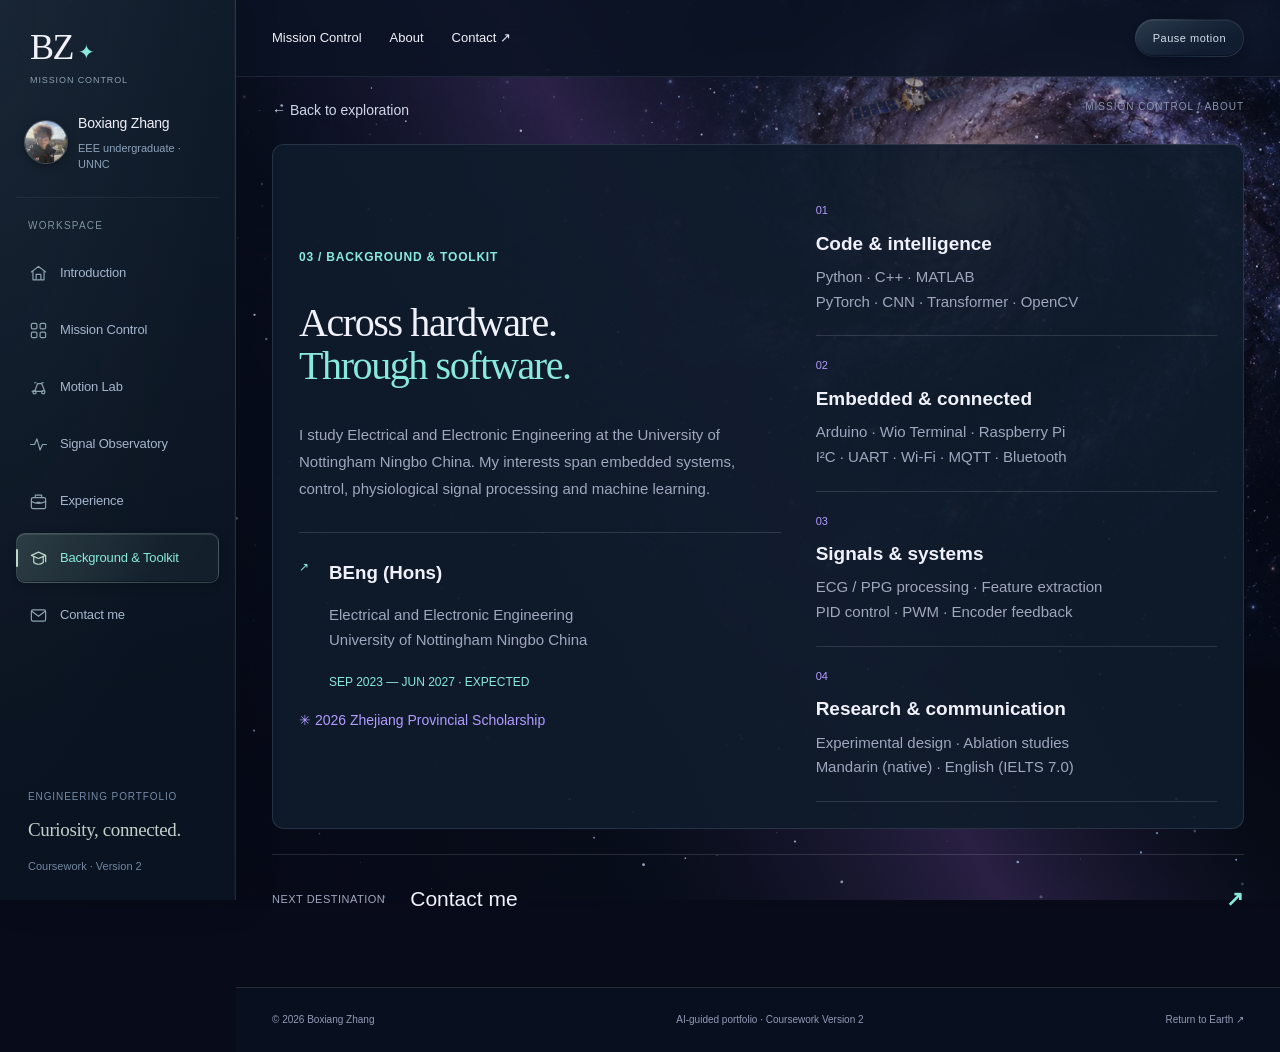
==== version2-20261024/about.html @ 8de01bdb "Publish approved Version 2 portfolio with refined navigation and typography" ====
<!doctype html><html lang="en"><head><meta charset="utf-8"><meta name="viewport" content="width=device-width,initial-scale=1"><meta name="theme-color" content="#080b19"><meta name="description" content="Boxiang Zhang's interactive engineering portfolio. Explore embedded control, physiological signals and industry experience."><title>About — Boxiang Zhang</title><link rel="icon" href="assets/mark.svg"><link rel="stylesheet" href="assets/galaxy.css?v=20261025-type1"><script src="assets/galaxy-motion.js?v=20261025-instruments4" defer></script><script src="assets/recording-source.js?v=20261025-publish1" defer></script><script src="assets/galaxy.js?v=20261025-publish1" defer></script></head><body class="console-site"><a class="skip" href="#main">Skip to content</a><canvas id="galaxy" aria-hidden="true"></canvas><div class="nebula" aria-hidden="true"></div><div class="ring-galaxy" aria-hidden="true"><div class="galaxy-ring ring-b"><span class="orbital-satellite"><img src="assets/satellite-cinematic.webp" alt="" width="640" height="320"></span></div></div><aside class="console-rail" aria-label="Portfolio navigation"><a class="rail-brand" href="explore.html"><span>BZ<span class="rail-star">✦</span></span><small>MISSION CONTROL</small></a><div class="rail-profile"><img src="assets/portrait.jpg" width="44" height="44" alt="Boxiang Zhang"><div><strong>Boxiang Zhang</strong><span>EEE undergraduate · UNNC</span></div></div><p class="rail-label">WORKSPACE</p><nav class="rail-nav" aria-label="Pages"><a href="index.html" title="Introduction"><span aria-hidden="true"><svg class="rail-icon" viewBox="0 0 24 24" fill="none" stroke="currentColor" stroke-width="1.5" stroke-linecap="round" stroke-linejoin="round"><path d="m3 10 9-7 9 7M5 9v11h14V9M9 20v-7h6v7"/></svg></span><span class="rail-text">Introduction</span><small class="rail-short" aria-hidden="true">Home</small></a><a href="explore.html" title="Mission Control"><span aria-hidden="true"><svg class="rail-icon" viewBox="0 0 24 24" fill="none" stroke="currentColor" stroke-width="1.5" stroke-linecap="round" stroke-linejoin="round"><rect x="3" y="3" width="7" height="7" rx="1.5"/><rect x="14" y="3" width="7" height="7" rx="1.5"/><rect x="3" y="14" width="7" height="7" rx="1.5"/><rect x="14" y="14" width="7" height="7" rx="1.5"/></svg></span><span class="rail-text">Mission Control</span><small class="rail-short" aria-hidden="true">Control</small></a><a href="vehicle.html" title="Motion Lab"><span aria-hidden="true"><svg class="rail-icon" viewBox="0 0 24 24" fill="none" stroke="currentColor" stroke-width="1.5" stroke-linecap="round" stroke-linejoin="round"><path d="M4 17h3l4-10h5l4 10M7 17h10M7 6h2M16 6h2"/><circle cx="7" cy="18" r="2"/><circle cx="18" cy="18" r="2"/></svg></span><span class="rail-text">Motion Lab</span><small class="rail-short" aria-hidden="true">Car</small></a><a href="signals.html" title="Signal Observatory"><span aria-hidden="true"><svg class="rail-icon" viewBox="0 0 24 24" fill="none" stroke="currentColor" stroke-width="1.5" stroke-linecap="round" stroke-linejoin="round"><path d="M2 12h5l3-7 4 14 3-7h5"/></svg></span><span class="rail-text">Signal Observatory</span><small class="rail-short" aria-hidden="true">Signals</small></a><a href="experience.html" title="Experience"><span aria-hidden="true"><svg class="rail-icon" viewBox="0 0 24 24" fill="none" stroke="currentColor" stroke-width="1.5" stroke-linecap="round" stroke-linejoin="round"><rect x="3" y="7" width="18" height="14" rx="2"/><path d="M8 7V4h8v3M3 12c6 3 12 3 18 0M10 13h4"/></svg></span><span class="rail-text">Experience</span><small class="rail-short" aria-hidden="true">Work</small></a><a href="about.html" aria-current="page" title="Background & Toolkit"><span aria-hidden="true"><svg class="rail-icon" viewBox="0 0 24 24" fill="none" stroke="currentColor" stroke-width="1.5" stroke-linecap="round" stroke-linejoin="round"><path d="m3 8 9-4 9 4-9 4-9-4ZM6 10v7c4 3 8 3 12 0v-7M21 8v8"/></svg></span><span class="rail-text">Background & Toolkit</span><small class="rail-short" aria-hidden="true">About</small></a><a href="contact.html" title="Contact me"><span aria-hidden="true"><svg class="rail-icon" viewBox="0 0 24 24" fill="none" stroke="currentColor" stroke-width="1.5" stroke-linecap="round" stroke-linejoin="round"><rect x="3" y="5" width="18" height="14" rx="2"/><path d="m4 7 8 6 8-6"/></svg></span><span class="rail-text">Contact me</span><small class="rail-short" aria-hidden="true">Contact</small></a></nav><div class="rail-bottom"><span class="rail-label">ENGINEERING PORTFOLIO</span><p>Curiosity, connected.</p><span>Coursework · Version 2</span></div></aside><header><a class="brand" href="index.html">BZ<span>✦</span><small>BOXIANG ZHANG<br>ENGINEERING PORTFOLIO</small></a><nav aria-label="Main navigation"><a href="explore.html">Mission Control</a><a href="about.html">About</a><a href="contact.html">Contact ↗</a></nav><button id="motion" aria-pressed="false">Pause motion</button></header><main id="main"><div class="breadcrumbs"><a class="back" href="explore.html">← Back to exploration</a><span>MISSION CONTROL / ABOUT</span></div><div class="content-page"><section class="wrap about section" id="about" aria-labelledby="about-title"><div class="about-copy"><p class="eyebrow muted">03 / BACKGROUND &amp; TOOLKIT</p><h2 id="about-title">Across hardware.<br><span class="soft">Through software.</span></h2><p>I study Electrical and Electronic Engineering at the University of Nottingham Ningbo China. My interests span embedded systems, control, physiological signal processing and machine learning.</p><div class="education"><span class="education-icon" aria-hidden="true">↗</span><div><h3>BEng (Hons)</h3><p>Electrical and Electronic Engineering<br>University of Nottingham Ningbo China</p><span>SEP 2023 — JUN 2027 · EXPECTED</span></div></div><p class="award">✳ <span>2026 Zhejiang Provincial Scholarship</span></p></div><div class="toolkit"><div><span class="tool-number">01</span><h3>Code &amp; intelligence</h3><p>Python · C++ · MATLAB<br>PyTorch · CNN · Transformer · OpenCV</p></div><div><span class="tool-number">02</span><h3>Embedded &amp; connected</h3><p>Arduino · Wio Terminal · Raspberry Pi<br>I²C · UART · Wi-Fi · MQTT · Bluetooth</p></div><div><span class="tool-number">03</span><h3>Signals &amp; systems</h3><p>ECG / PPG processing · Feature extraction<br>PID control · PWM · Encoder feedback</p></div><div><span class="tool-number">04</span><h3>Research &amp; communication</h3><p>Experimental design · Ablation studies<br>Mandarin (native) · English (IELTS 7.0)</p></div></div></section></div><a class="next-mission" href="contact.html"><span>NEXT DESTINATION</span>Contact me <b>↗</b></a></main><footer><span>© 2026 Boxiang Zhang</span><span>AI-guided portfolio · Coursework Version 2</span><a href="index.html">Return to Earth ↗</a></footer><div id="launch" aria-hidden="true"><div class="launch-stars"></div><div class="rocket">🚀</div><p>LAUNCHING NEXT DESTINATION</p><span>BOXIANG ZHANG / EXPLORATION IN PROGRESS</span></div></body></html>
---- version2-20261024/assets/galaxy.css ----
:root{--font:-apple-system,BlinkMacSystemFont,"Segoe UI",Roboto,"Helvetica Neue",Arial,"Noto Sans",sans-serif;color-scheme:dark;--bg:#080b19;--ink:#f0f1fa;--muted:#a0a7be;--cyan:#89eadc;--line:#ffffff20;--purple:#b29cff}*{box-sizing:border-box}body{margin:0;background:var(--bg);color:var(--ink);font-family:var(--font);font-size:16px;line-height:1.65}a{color:inherit;text-decoration:none}button{font:inherit;color:inherit;cursor:pointer}button,a{-webkit-tap-highlight-color:transparent}button:focus-visible,a:focus-visible,summary:focus-visible{outline:2px solid var(--cyan);outline-offset:6px}button{border:1px solid var(--line);background:#ffffff08;border-radius:30px;padding:9px 17px}button:hover{border-color:var(--cyan)}#galaxy{position:fixed;inset:0;width:100%;height:100%;z-index:-2;pointer-events:none}.nebula{position:fixed;inset:0;z-index:-1;pointer-events:none;background:radial-gradient(ellipse at 72% 32%,#5c39ac22,transparent 48%),radial-gradient(ellipse at 25% 70%,#14777b15,transparent 50%)}header{max-width:1440px;margin:auto;padding:32px 6%;display:flex;align-items:center;gap:34px;border-bottom:1px solid var(--line)}.brand{font-family:var(--font);font-size:32px;display:flex;align-items:center;gap:4px;line-height:1}.brand>span{color:var(--cyan);font-size:21px}.brand small{font-family:var(--font);margin-left:15px;font-size:11px;letter-spacing:1.5px;line-height:1.7}nav{display:flex;gap:32px;margin-left:auto;font-size:15px}nav a:hover,.back:hover{color:var(--cyan)}#motion{font-size:12px;letter-spacing:.5px}main{max-width:1440px;padding:0 6%;margin:auto;min-height:calc(100vh - 235px)}h1,h2,h3,strong{font-family:var(--font)}h1{font-size:clamp(46px,5.6vw,82px);font-weight:500;line-height:1.08;letter-spacing:-4px;margin:22px 0}em{font-style:normal;color:var(--cyan)}.eyebrow,.mission-id,.panel-top,.wave-label,.location,.home-tracks,.home-bottom,.breadcrumbs,.demo-note,.coordinate,.portrait figcaption,.next-mission>span{font-size:12px;letter-spacing:1.7px;font-weight:500}.eyebrow{color:var(--cyan)}.live-dot{display:inline-block;height:6px;width:6px;background:var(--cyan);border-radius:50%;box-shadow:0 0 12px var(--cyan);margin-right:8px;animation:twinkle 2s infinite}.home{display:grid;grid-template-columns:1.15fr 1fr;gap:8%;align-items:center;padding:85px 0 65px;min-height:660px}.intro{font-size:18px;color:var(--muted);max-width:450px;line-height:1.8;margin:27px 0}.location{color:#aab2ce;font-size:11px;letter-spacing:1px}.location span{color:var(--purple);margin:0 10px}.button{display:inline-flex;gap:45px;align-items:center;background:var(--cyan);color:#0a2025;padding:17px 25px;border-radius:5px;margin-top:25px;font-size:14px;font-weight:700;box-shadow:0 0 35px #89eadc12;transition:transform .2s,box-shadow .2s}.button:hover{transform:translateY(-3px);box-shadow:0 0 35px #89eadc40}.button span{font-size:23px}.home-tracks{display:flex;gap:15px;color:#8993af;margin-top:45px;font-size:11px;letter-spacing:.7px}.portrait{position:relative;margin:0;padding:14px}.portrait-window{position:relative;border:1px solid #b29cff70;padding:9px;background:#0e132780;border-radius:180px 180px 12px 12px;box-shadow:0 0 70px #7f5bce20}.portrait img{display:block;width:100%;height:390px;object-fit:cover;object-position:55% center;border-radius:170px 170px 6px 6px}.portrait-window:after{content:'';position:absolute;inset:10px;background:linear-gradient(transparent 45%,#070b1aeb);border-radius:170px 170px 6px 6px;pointer-events:none}.portrait-caption{position:absolute;bottom:30px;left:28px;z-index:1;display:flex;flex-direction:column}.portrait-caption span{font-size:11px;letter-spacing:2px;color:#cfcedf}.portrait-caption strong{font-size:29px;font-weight:500;margin:4px 0}.portrait figcaption{display:flex;align-items:center;color:#afb6cf;font-size:11px;padding:17px 0;letter-spacing:1px}.portrait figcaption>span:last-child{margin-left:auto;font-size:17px}.coordinate{position:absolute;top:40%;right:-44px;writing-mode:vertical-rl;color:#8993af;font-size:11px}.orbit{position:absolute;inset:-30px;border:1px solid #a68af51a;border-radius:50%;transform:rotate(-20deg);pointer-events:none}.orbit-two{inset:40px -44px;transform:rotate(25deg)}.orbit-one:after{content:'';position:absolute;top:17%;left:14%;width:7px;height:7px;border-radius:50%;background:var(--purple);box-shadow:0 0 19px var(--purple)}.home-bottom{display:flex;justify-content:space-between;border-top:1px solid var(--line);padding:23px 0;color:#7f89a7;font-size:11px}footer{max-width:1440px;margin:auto;padding:28px 6%;display:flex;gap:20px;justify-content:space-between;font-size:12px;color:#929bb7;border-top:1px solid var(--line)}.breadcrumbs{padding:28px 0;display:flex;justify-content:space-between;gap:20px;color:#8993af;font-size:11px}.back{color:#d1d7e8;font-size:14px;letter-spacing:0}.page-heading{padding:20px 0 35px}.page-heading h1{font-size:clamp(42px,5vw,67px);letter-spacing:-2.5px}.page-heading>p:last-child{color:var(--muted);font-size:16px}.mission-grid{display:grid;grid-template-columns:1fr 1fr;gap:23px;margin-bottom:35px}.mission{padding:30px 34px;background:linear-gradient(130deg,#151a32d9,#101426a8);border:1px solid #b29cff32;border-radius:12px;position:relative;overflow:hidden;transition:transform .25s,border-color .25s}.mission:hover{transform:translateY(-5px);border-color:var(--cyan)}.mission-id{color:var(--purple)}.mission h2{font-size:32px;font-weight:500;letter-spacing:-1px;line-height:1.2;margin:13px 0}.mission p{font-size:14px;color:var(--muted);max-width:380px}.mission-link{display:flex;justify-content:space-between;align-items:center;border-top:1px solid var(--line);padding-top:15px;margin-top:25px;font-size:14px;color:var(--cyan)}.mission-link b{font-size:23px}.mission-art{position:relative;height:135px;display:grid;place-items:center}.planet{font-size:120px;color:#a5a3e8;text-shadow:0 0 60px #ae89ff88;line-height:1}.orbit-line{position:absolute;width:240px;height:60px;border:1px solid #89eadc50;border-radius:50%;transform:rotate(-25deg)}.mini-car{position:absolute;color:var(--cyan);font-size:35px;animation:orbit 8s linear infinite;z-index:1}.pulse-art svg{width:90%;height:90px;filter:drop-shadow(0 0 9px #89eadc55)}.pulse-art path{fill:none;stroke:var(--cyan);stroke-width:2;stroke-dasharray:900;animation:wave 4s linear infinite}.compact h2{font-size:26px;margin-top:23px}.contact-link{display:block;text-align:center;color:var(--muted);font-size:15px;padding:5px 0 45px}.demo-layout{display:grid;grid-template-columns:1.3fr 1fr;gap:45px;align-items:start;margin:10px 0 60px}.demo-panel{border:1px solid #b29cff40;border-radius:12px;background:#0b1122d9;overflow:hidden;box-shadow:0 20px 70px #0003}.panel-top{display:flex;justify-content:space-between;padding:19px 22px;border-bottom:1px solid var(--line);font-size:11px;color:var(--cyan);gap:10px}.demo-panel canvas{display:block;width:100%;height:auto}#car{aspect-ratio:900/520}.telemetry{display:grid;grid-template-columns:1.4fr 1fr 1fr;padding:15px 22px;background:#ffffff04;gap:10px}.telemetry span,.monitor-readings>div>span{display:block;font-size:11px;letter-spacing:1.5px;color:var(--muted)}.telemetry strong{font-size:14px;font-weight:500}.task-buttons{display:flex;flex-wrap:wrap;gap:8px;padding:18px 22px}.task-buttons button{font-size:12px;padding:7px 12px}.task-buttons .active{background:#89eadc16;color:var(--cyan);border-color:#89eadc80}.demo-note{padding:0 22px 20px;color:#9aa6c2;font-size:11px;line-height:1.8;letter-spacing:.3px;margin:0}.source-copy h3{font-size:36px;font-weight:500;line-height:1.2;letter-spacing:-1px;margin:12px 0 25px}.source-copy p{color:var(--muted);font-size:14px}.source-copy .eyebrow{font-size:11px;color:var(--purple)}.tags{display:flex;gap:7px;flex-wrap:wrap;padding:0;list-style:none;margin:25px 0}.tags li{padding:4px 10px;border:1px solid var(--line);font-size:12px;border-radius:20px}details{border-top:1px solid var(--line);padding:18px 0}summary{cursor:pointer;list-style:none;color:var(--cyan);font-size:15px;display:flex;justify-content:space-between}details[open] summary{margin-bottom:20px}h4{font-size:15px;margin:18px 0 5px}.detail-foot{font-size:14px!important}.next-mission{border-top:1px solid var(--line);display:flex;align-items:center;gap:25px;padding:27px 0 40px;font-family:var(--font);font-size:23px}.next-mission>span{color:var(--muted);font-family:var(--font);font-size:11px}.next-mission b{margin-left:auto;color:var(--cyan)}.monitor-readings{display:grid;grid-template-columns:1fr 1.4fr;padding:22px;gap:20px}.monitor-readings strong{display:block;font-size:38px;line-height:1.3;font-weight:400;color:var(--cyan)}.monitor-readings small{display:block;color:var(--muted);font-size:12px}.monitor-readings>div:last-child strong{color:var(--purple);font-size:32px}.heart{display:inline-block;color:var(--cyan);font-style:normal;animation:heartbeat .833s infinite}.wave-label{display:flex;justify-content:space-between;padding:5px 22px;color:var(--cyan);font-size:11px}.wave-label:has(+ #ppg){color:var(--purple)}.pipeline{display:flex;justify-content:space-between;gap:5px;margin:15px 22px;padding:15px 0;border-block:1px solid var(--line);font-size:11px;color:#c3cce0}.pipeline i{color:var(--cyan)}.content-page{padding:20px 0 55px}.section-top h2,.about h2{font-size:clamp(40px,4.5vw,62px);line-height:1.15;letter-spacing:-2px;font-weight:500}.soft{color:var(--cyan)}.section-top{display:flex;justify-content:space-between;align-items:center;gap:25px}.section-note{color:var(--muted);font-size:15px}.experience-row{display:grid;grid-template-columns:180px 1fr 40px;gap:40px;padding:35px 0;border-top:1px solid var(--line)}.date{color:var(--cyan);font-size:14px}.date span{display:block;color:var(--muted);font-size:11px;margin-top:7px}.experience-row h3{font-size:27px;font-weight:500;margin:4px 0}.experience-row p{color:var(--muted);max-width:680px;font-size:14px}.experience-row .role{color:var(--purple);font-size:14px;margin:0}.department{font-size:14px!important}.row-index{color:#717c9c}.about{display:grid;grid-template-columns:1.2fr 1fr;gap:80px;align-items:center;padding-top:10px}.about-copy>p:not(.eyebrow){color:var(--muted);font-size:15px}.education{display:flex;gap:20px;border-top:1px solid var(--line);padding-top:25px;margin-top:30px}.education h3{margin:0}.education p{color:var(--muted);font-size:15px}.education span{font-size:12px;color:var(--cyan)}.award{font-size:14px!important;color:var(--purple)!important}.toolkit>div{border-bottom:1px solid var(--line);padding:15px 0}.toolkit h3{font-weight:500;margin:5px 0;font-size:19px}.toolkit p{color:var(--muted);font-size:15px;margin:6px 0}.tool-number{font-size:11px;color:var(--purple)}.contact{padding:45px 0}.contact-heading{display:flex;align-items:center;justify-content:space-between}.contact h2{font-size:clamp(50px,7vw,100px);font-weight:500;line-height:1.12;letter-spacing:-4px}.contact-arrow{font-size:100px;color:var(--cyan)}.contact-links{display:flex;align-items:center;gap:25px;flex-wrap:wrap}.contact-links>a:first-child{font-size:clamp(16px,2vw,26px);color:var(--cyan)}.contact-links button{font-size:14px}.github{margin-left:auto;font-size:15px}.sr,.skip{position:absolute;width:1px;height:1px;overflow:hidden;clip-path:inset(50%)}.skip:focus{position:fixed;top:10px;left:10px;width:auto;height:auto;clip-path:none;background:var(--bg);padding:10px;z-index:9}#launch{display:none;position:fixed;inset:0;background:#080b19f5;z-index:100;place-content:center;text-align:center;pointer-events:all}#launch.active{display:grid}#launch .rocket{font-size:70px;animation:launch .75s ease-in forwards}#launch p{font-size:13px;letter-spacing:4px;color:var(--cyan);margin-top:40px}#launch>span{font-size:11px;letter-spacing:2px;color:var(--muted)}.launch-stars{position:absolute;inset:0;background:repeating-linear-gradient(105deg,transparent 0 8%,#a6b7ff0a 8.1% 8.2%,transparent 8.3% 15%);animation:warp .8s linear}body.motion-paused *,body.motion-paused *:before,body.motion-paused *:after{animation-play-state:paused!important}@keyframes launch{0%{transform:translate(-70px,90px) rotate(-10deg);opacity:0}25%{opacity:1}100%{transform:translate(130px,-190px) rotate(-10deg);opacity:0}}@keyframes warp{to{transform:scale(3);opacity:0}}@keyframes twinkle{50%{opacity:.4}}@keyframes heartbeat{15%{transform:scale(1.4)}30%{transform:scale(1)}45%{transform:scale(1.2)}}@keyframes wave{0%{stroke-dashoffset:900}100%{stroke-dashoffset:0}}@keyframes orbit{0%{transform:translate(-100px,36px)}50%{transform:translate(100px,-36px)}100%{transform:translate(-100px,36px)}}
@media(min-width:1600px){.home{min-height:760px}.portrait img{height:450px}}@media(max-width:1000px){header{gap:20px}.home{gap:5%;padding-top:60px;min-height:620px}.home h1{font-size:60px}.portrait img{height:340px}.home-tracks{flex-direction:column;gap:5px}.coordinate{right:-20px}.demo-layout{gap:25px;grid-template-columns:1.2fr 1fr}.monitor-readings strong{font-size:30px}.monitor-readings>div:last-child strong{font-size:25px}.about{gap:40px}}@media(max-width:700px){header{padding:22px 6%;gap:12px;flex-wrap:wrap}.brand{font-size:27px}.brand small{font-size:11px;margin-left:8px}nav{gap:18px;font-size:13px}#motion{padding:5px 10px;font-size:11px;margin-left:auto}.home{grid-template-columns:1fr;gap:55px;padding:40px 0 25px}.home h1{font-size:clamp(49px,10vw,70px);letter-spacing:-2.5px}.eyebrow{font-size:11px;letter-spacing:1px}.intro{font-size:16px}.location{font-size:11px}.home-tracks{flex-direction:row;flex-wrap:wrap;margin-top:27px;font-size:11px}.portrait{width:85%;max-width:390px;margin:0 auto}.portrait img{height:350px}.coordinate{right:-24px}.orbit{inset:-15px}.orbit-two{inset:35px -25px}.home-bottom{gap:20px;font-size:11px;margin-top:25px}.home-bottom span:last-child{text-align:right}footer{flex-wrap:wrap;font-size:11px;gap:8px 18px}footer a{margin-left:auto}.breadcrumbs>span{font-size:11px;letter-spacing:.5px}.page-heading{padding:10px 0 20px}.page-heading h1{font-size:44px}.page-heading>p:last-child{font-size:14px}.mission-grid,.demo-layout,.about{grid-template-columns:1fr}.mission-grid{gap:15px}.mission{padding:25px}.mission h2{font-size:29px}.mission-art{height:115px}.demo-layout{gap:30px}.source-copy h3{font-size:32px}.next-mission{font-size:20px;gap:15px;flex-wrap:wrap}.next-mission>span{width:100%;font-size:11px}.section-top{display:block}.section-note{margin-bottom:30px}.experience-row{grid-template-columns:1fr;gap:12px}.experience-row .row-index{display:none}.experience-row h3{font-size:25px}.date span{display:inline;margin-left:15px}.about{gap:25px}.contact h2{font-size:49px;letter-spacing:-2px}.contact-arrow{font-size:55px}.contact-links{gap:17px}.contact-links>a:first-child{width:100%}.github{margin-left:0}.contact{padding:15px 0}.monitor-readings{gap:10px}.monitor-readings strong{font-size:36px}.monitor-readings>div:last-child strong{font-size:29px}}
@media(prefers-reduced-motion:reduce){*,*:before,*:after{animation:none!important;scroll-behavior:auto!important;transition:none!important}}
/* Decorative orbits stay inside the page's paint boundary. */
html{overflow-x:clip}.home{overflow:clip}
/* Revision 1: a restrained interface around expressive scientific and space visuals. */
body{font-family:var(--font);-webkit-font-smoothing:antialiased;text-rendering:optimizeLegibility}h1{font-weight:600;letter-spacing:-2.6px}h2,h3{font-weight:600}.brand{font-weight:650;letter-spacing:-1.3px}.brand small{letter-spacing:1.5px;font-weight:600}header{background:linear-gradient(#080b19a6,#080b1940);border-color:#c7d4ff18}nav{font-weight:500}button{font-weight:500}.eyebrow,.mission-id{font-weight:600}.mission{background:linear-gradient(135deg,#141d32fa,#10172bf5);border-color:#b7c9ed30;box-shadow:0 12px 38px #0002;transition:transform .25s,border-color .25s,box-shadow .25s}.mission:hover{box-shadow:0 10px 35px #69d8c812;transform:translateY(-4px)}.mission h2{font-size:30px;font-weight:600;letter-spacing:-.8px}.mission p{line-height:1.8}.mission-art{height:160px;margin-top:12px}.driving-art{display:block}.card-animation{display:block;width:100%;height:100%;object-fit:contain}.art-caption{position:absolute;bottom:-4px;left:0;width:100%;text-align:center;font-size:11px;letter-spacing:1.5px;color:#9badc4}.small-art{height:85px;margin:18px 0 4px}.compact h2{margin-top:12px;font-size:26px}.pulse-art svg{height:120px}.pulse-art path{stroke-width:2.1}.nebula{background:radial-gradient(ellipse at 80% 20%,#5b399f25,transparent 50%),radial-gradient(ellipse at 15% 80%,#16687520,transparent 45%)}.demo-panel{background:#0c1324f7;border-color:#b7c9ed30}.panel-top{background:#121c2e80;font-weight:600;letter-spacing:1.5px;flex-wrap:wrap}.source-copy h3{font-weight:600;letter-spacing:-.9px}.source-copy{padding-top:8px}.source-copy p{line-height:1.85}.task-description{margin:0 22px 18px;padding:15px 16px;border-left:2px solid #89eadc90;background:#89eadc08;border-radius:0 5px 5px 0;font-size:14px;color:#b2bfd4;line-height:1.8}.mission-tabs{display:grid;grid-template-columns:1fr 1fr;gap:9px}.mission-tabs button{text-align:left;border-radius:6px;font-size:13px;padding:11px 12px}.demo-note{line-height:1.9;letter-spacing:.1px}.demo-note a{color:var(--cyan);border-bottom:1px solid #89eadc50;line-height:2.4}.telemetry{border-block:1px solid #ffffff10}.telemetry strong{font-weight:550}.telemetry span{font-weight:600}.monitor-readings strong{font-variant-numeric:tabular-nums;font-weight:500;font-size:38px}.monitor-readings>div:last-child strong{font-size:31px}.monitor-readings small{font-size:11px;margin-top:4px}.monitor-readings{background:#121c2e50;padding-bottom:20px}.wave-label{padding-top:12px;padding-bottom:8px;letter-spacing:1.2px}.wave-label span:last-child{opacity:.8;font-size:11px}.pressure-label{color:#f2b784}.replay-meta{display:flex;justify-content:space-between;gap:15px;padding:15px 22px 5px;color:#a6b8d0;font-size:11px;letter-spacing:.8px;font-variant-numeric:tabular-nums}.pipeline{color:#b9c7d9;font-size:11px}.section-top h2,.about h2{font-weight:600;letter-spacing:-1.4px}.experience-row h3,.toolkit h3{font-weight:600}.section-note{line-height:1.9}.next-mission{font-weight:500}.contact h2{letter-spacing:-2.5px;font-weight:600}.button{font-weight:600;letter-spacing:.1px}#remote-controls{padding:0 22px 22px}#remote-controls[hidden]{display:none}#remote-controls p{font-size:13px;color:var(--muted);margin-top:0}.dpad{display:inline-grid;grid-template-columns:repeat(3,42px);grid-template-rows:repeat(2,36px);gap:6px;vertical-align:middle;margin-right:15px}.dpad button{padding:0;border-radius:5px;font-size:20px;touch-action:none;user-select:none}.dpad button:active{background:#89eadc35}.dpad [data-drive=up]{grid-column:2}.dpad [data-drive=left]{grid-column:1;grid-row:2}.dpad [data-drive=down]{grid-column:2;grid-row:2}.dpad [data-drive=right]{grid-column:3;grid-row:2}#reset-car{font-size:12px}.home .hero-copy{position:relative}.home .hero-copy:before{content:'';position:absolute;inset:-15px;background:radial-gradient(ellipse,#080b1940,transparent);z-index:-1}
@media(max-width:700px){h1{letter-spacing:-1.8px}.mission-art{height:140px}.small-art{height:75px}.mission h2{font-size:27px}.compact h2{font-size:24px}.mission-tabs button{font-size:12px;padding:10px}.panel-top{font-size:11px;gap:8px}.monitor-readings>div:last-child strong{font-size:27px}.monitor-readings strong{font-size:34px}.replay-meta{font-size:11px;letter-spacing:.3px}.source-copy p{font-size:14px}.contact h2{font-size:54px}.page-heading h1{font-size:43px;font-weight:600;letter-spacing:-1.5px}}
/* Keep the entire signal icon visible while its glow follows the heartbeat. */
.pulse-art path{stroke-dasharray:none;animation:card-pulse 2.6s ease-in-out infinite}.pulse-art svg{filter:drop-shadow(0 0 7px #89eadc60)}@keyframes card-pulse{0%,100%{opacity:.65;stroke-width:2}35%{opacity:1;stroke-width:2.7}55%{opacity:.8;stroke-width:2}}
/* Remote driving is a complete, viewport-contained station, opened by task 03. */
body.remote-open{overflow:hidden}#remote-dialog{color:var(--ink);background:#0a1120;border:1px solid #6e9da661;border-radius:18px;width:min(1220px,calc(100vw - 32px));height:min(800px,calc(100dvh - 32px));max-width:none;max-height:none;padding:0;overflow:hidden;box-shadow:0 0 120px #0009}#remote-dialog:not([open]){display:none}#remote-dialog[open]{display:grid;grid-template-rows:auto minmax(0,1fr) auto}#remote-dialog::backdrop{background:#030713d9;backdrop-filter:blur(10px)}.remote-header{display:flex;align-items:center;justify-content:space-between;padding:20px 26px;border-bottom:1px solid #ffffff18;gap:16px}.remote-header .eyebrow{margin:0 0 5px;font-size:11px}.remote-header h2{font-size:28px;font-weight:600;letter-spacing:-.6px;margin:0;line-height:1.2}.remote-window-actions{display:flex;gap:8px}.remote-window-actions button{font-size:14px;padding:8px 13px;border-radius:7px;white-space:nowrap}.remote-workspace{display:grid;grid-template-columns:minmax(0,1fr) 270px;gap:20px;padding:20px;min-height:0;overflow:hidden}.remote-stage{display:grid;grid-template-rows:auto minmax(0,1fr) auto;border:1px solid #88b8cb30;border-radius:10px;background:#0b1425;min-height:0;overflow:hidden}.wireless-strip{display:flex;gap:12px;align-items:center;padding:14px 17px;border-bottom:1px solid #ffffff12;flex-wrap:wrap}.wireless-badge{display:inline-flex;align-items:center;gap:6px;font-size:13px;font-weight:550;color:#89eadc}.wireless-badge svg{width:20px;height:20px;fill:none;stroke:currentColor;stroke-width:1.8;stroke-linecap:round;stroke-linejoin:round}.wireless-badge.bluetooth{color:var(--purple)}.connection-pill{margin-left:auto;color:#a4c1cc;font-size:11px;letter-spacing:1px}.connection-pill i{display:inline-block;width:5px;height:5px;background:#89eadc;border-radius:50%;margin-right:5px}#remote-canvas-slot{min-height:0;min-width:0;display:flex;align-items:center;justify-content:center;overflow:hidden}#remote-canvas-slot #car{display:block;width:100%;height:100%;object-fit:contain;aspect-ratio:auto;max-height:100%}.remote-live{display:flex;align-items:center;justify-content:space-between;gap:12px;padding:13px 16px;border-top:1px solid #ffffff12;background:#12223580;font-size:12px;font-variant-numeric:tabular-nums}#remote-command{color:#89eadc}#remote-travel{color:#9ab0c8;white-space:nowrap}.remote-console{display:flex;flex-direction:column;gap:14px;min-height:0}.console-label{color:var(--purple);font-size:11px;letter-spacing:1.7px}.control-intro h3{font-size:25px;font-weight:600;margin:7px 0}.control-intro p{font-size:14px;line-height:1.8;color:var(--muted);margin:0}#remote-controls-slot{border:1px solid #89eadc25;border-radius:10px;padding:18px 10px;background:linear-gradient(145deg,#17313b90,#111b2c)}#remote-dialog #remote-controls{padding:0;text-align:center}#remote-dialog #remote-controls>p{display:none}#remote-dialog .dpad{grid-template-columns:repeat(3,54px);grid-template-rows:repeat(2,48px);gap:9px;margin:0 auto 17px;display:grid;width:max-content}#remote-dialog .dpad button{border-color:#9fc2cc55;background:#182b3e;box-shadow:0 3px 0 #030a14;font-size:25px;font-weight:500;transition:background .12s,transform .12s}#remote-dialog .dpad button.pressed,#remote-dialog .dpad button:active{background:#89eadc;color:#0a2029;transform:translateY(2px);box-shadow:0 1px 0 #030a14}#remote-dialog #reset-car{font-size:13px;padding:8px 15px;border-radius:6px;color:#d7dfed}.command-link{display:flex;align-items:center;justify-content:space-between;gap:6px;font-size:11px;color:#a2b5c9;letter-spacing:.5px;padding:12px 2px}.command-dots{display:flex;gap:7px}.command-dots i{width:4px;height:4px;border-radius:50%;background:#6c8ca0;animation:command-flow 1.6s linear infinite}.command-dots i:nth-child(2){animation-delay:.2s}.command-dots i:nth-child(3){animation-delay:.4s}.transmitting .command-dots i{background:#89eadc;box-shadow:0 0 10px #89eadc;animation-duration:.6s}.remote-disclaimer{font-size:12px;color:#8196b0;line-height:1.8;margin:0}.remote-footer{display:flex;align-items:center;gap:20px;padding:12px 22px;border-top:1px solid #ffffff18;font-size:12px;color:#a5b5ca}.remote-footer kbd{display:inline-block;background:#19283b;border:1px solid #7e9db537;border-radius:4px;padding:1px 5px;font:inherit;color:#d3dfec;margin-right:3px}.remote-footer b{font-weight:500;color:#d3dfec}#remote-stop{color:#ffb3bc;border-color:#ff9dac35;border-radius:6px;padding:5px 12px;font-size:13px;margin-left:auto}.escape-hint{white-space:nowrap}.remote-reopen{display:flex;flex-direction:column;align-items:center;justify-content:center;gap:10px;width:calc(100% - 40px);margin:20px;padding:35px 20px;border-radius:10px;background:#89eadc0b;border:1px solid #89eadc66}.remote-reopen[hidden]{display:none}.remote-reopen span{font-size:12px;letter-spacing:1.2px;color:var(--cyan)}.remote-reopen strong{font-size:23px;font-weight:600}.remote-reopen small{color:var(--muted);font-size:13px}@keyframes command-flow{50%{opacity:.25;transform:translateX(3px)}}
@media(max-width:850px){.remote-workspace{grid-template-columns:minmax(0,1fr) 225px;gap:14px;padding:14px}.remote-header{padding:16px 20px}.remote-header h2{font-size:24px}.control-intro h3{font-size:22px}.connection-pill{font-size:11px;letter-spacing:.5px}#remote-dialog .dpad{grid-template-columns:repeat(3,47px);grid-template-rows:repeat(2,43px)}.remote-live{font-size:11px;gap:6px;flex-wrap:wrap}}
@media(max-width:600px){#remote-dialog{width:calc(100vw - 16px);height:calc(100dvh - 16px);border-radius:12px}.remote-header{padding:12px 14px;gap:8px}.remote-header .eyebrow{font-size:11px;letter-spacing:.9px}.remote-header h2{font-size:22px}.remote-window-actions button{padding:7px 10px;font-size:16px}.remote-window-actions span{display:none}.remote-workspace{grid-template-columns:1fr;grid-template-rows:minmax(0,1fr) auto;gap:12px;padding:12px}.wireless-strip{padding:8px 11px;gap:10px}.wireless-badge{font-size:12px}.wireless-badge svg{width:17px;height:17px}.connection-pill{font-size:11px}.remote-live{padding:8px 10px;font-size:11px;min-height:31px}.remote-console{display:grid;grid-template-columns:1fr 1.2fr;gap:8px 13px;align-items:center}.control-intro{grid-column:1;grid-row:1}.control-intro h3{font-size:21px;margin:4px 0}.control-intro p{font-size:12px;line-height:1.6}.console-label{font-size:11px;letter-spacing:.7px}#remote-controls-slot{grid-column:2;grid-row:1 / 3;padding:10px 5px}.command-link{grid-column:1;grid-row:2;font-size:11px;padding:3px 0;letter-spacing:0;gap:4px}.command-dots{gap:3px}.remote-disclaimer{grid-column:1 / 3;font-size:11px;line-height:1.5;margin:0}#remote-dialog .dpad{grid-template-columns:repeat(3,39px);grid-template-rows:repeat(2,35px);gap:6px;margin-bottom:9px}#remote-dialog .dpad button{font-size:21px}#remote-dialog #reset-car{font-size:11px;padding:5px 9px}.remote-footer{font-size:11px;padding:8px 12px;gap:8px}.remote-footer kbd{padding:0 3px;margin-right:1px}.escape-hint{display:none}#remote-stop{font-size:11px;padding:5px 9px}}
@media(max-height:560px) and (min-width:601px){#remote-dialog{height:calc(100dvh - 12px)}.remote-header{padding:8px 16px}.remote-header h2{font-size:20px}.remote-header .eyebrow{font-size:11px;margin-bottom:2px}.remote-workspace{padding:10px;gap:12px;grid-template-columns:minmax(0,1fr) 240px}.remote-console{gap:7px}.control-intro h3{font-size:17px;margin:2px 0}.control-intro p{font-size:12px;line-height:1.4}.console-label{font-size:11px}#remote-controls-slot{padding:8px}.remote-disclaimer{font-size:11px;line-height:1.5}.command-link{padding:2px}.remote-footer{padding:6px 14px}.wireless-strip{padding:8px 12px}#remote-dialog .dpad{grid-template-columns:repeat(3,40px);grid-template-rows:repeat(2,30px);gap:5px;margin-bottom:8px}#remote-dialog .dpad button{font-size:20px}#remote-dialog #reset-car{padding:4px 10px;font-size:11px}}
.task-explanation{padding:16px 0;border-top:1px solid #ffffff14}.task-explanation h4{margin:0 0 7px;font-size:15px;color:#d5e2ee;font-weight:600}.task-explanation p{margin:0;font-size:15px}.project-background{margin-top:20px}.project-background .detail-copy>h3{font-size:25px}.project-background .detail-copy>.eyebrow{margin-top:22px}.project-background .detail-copy>p{font-size:14px}

/* Readable small copy and a slowly shifting galactic gradient. */
.nebula{background:radial-gradient(ellipse at 76% 24%,#7854bf3d,transparent 58%),radial-gradient(ellipse at 18% 72%,#176f8540,transparent 52%),radial-gradient(ellipse at 63% 90%,#934e9023,transparent 50%);animation:galaxy-drift 24s ease-in-out infinite alternate;transform-origin:center;inset:-7%;filter:blur(10px)}
@keyframes galaxy-drift{0%{transform:translate(-1.5%,0) rotate(-3deg) scale(1.02)}100%{transform:translate(2%,-1.5%) rotate(4deg) scale(1.1)}}
#cursor-trail{position:fixed;inset:0;width:100vw;height:100dvh;pointer-events:none;z-index:95;contain:strict}
@media(prefers-reduced-motion:reduce){.nebula{animation:none}#cursor-trail{display:none}}
@media(pointer:coarse){#cursor-trail{display:none}}
/* Keep the enlarged controller labels within compact phone viewports. */
.remote-stage,.remote-console,.remote-console>*{min-width:0}#remote-stop{flex-shrink:0;white-space:nowrap}
@media(max-width:600px){.remote-workspace{grid-template-columns:minmax(0,1fr)}.remote-console{grid-template-columns:minmax(0,1fr) 141px}.command-link{flex-wrap:wrap;justify-content:flex-start;gap:4px 6px}.connection-pill{letter-spacing:.3px}}

/* Tilted concentric orbital galaxy behind the content. */
.ring-galaxy{position:fixed;right:-160px;top:13vh;width:650px;height:650px;z-index:-1;pointer-events:none;transform:rotate(-27deg) scaleY(.48);opacity:.46;contain:layout style;animation:orbital-drift 34s ease-in-out infinite alternate}
.galaxy-core{position:absolute;inset:39%;border-radius:50%;background:radial-gradient(circle,#e3d8fa73 0%,#c2a6f93b 25%,#8c73df18 55%,transparent 75%);filter:blur(12px);box-shadow:0 0 65px 20px #9a7ade13}
.galaxy-ring{position:absolute;border-radius:50%;border:1px solid #b8a0f940;box-shadow:0 0 15px #a285ef15,inset 0 0 14px #89eadc0b;animation:orbital-spin 70s linear infinite}
.galaxy-ring:before{content:'';position:absolute;inset:-2px;border-radius:50%;background:conic-gradient(from 25deg,transparent 0deg,#c7b7fa52 65deg,transparent 120deg,transparent 185deg,#89eadc40 245deg,transparent 310deg);mask:radial-gradient(transparent calc(70.7% - 3px),#000 calc(70.7% - 2px));-webkit-mask:radial-gradient(transparent calc(70.7% - 3px),#000 calc(70.7% - 2px))}
.galaxy-ring:after{content:'';position:absolute;top:14%;left:14%;width:5px;height:5px;border-radius:50%;background:#d3c3ff;box-shadow:0 0 12px #b29cff}
.ring-a{inset:6%;animation-duration:85s}.ring-b{inset:17%;animation-direction:reverse;animation-duration:66s;border-color:#89eadc32}.ring-c{inset:28%;animation-duration:48s}.ring-d{inset:37%;animation-direction:reverse;animation-duration:35s;border-color:#89eadc3d}
@keyframes orbital-spin{to{transform:rotate(360deg)}}@keyframes orbital-drift{from{transform:rotate(-27deg) scaleY(.48) translateY(-12px)}to{transform:rotate(-18deg) scaleY(.52) translateY(18px)}}
@media(max-width:700px){.ring-galaxy{width:450px;height:450px;right:-210px;top:20vh;opacity:.3}}
@media(prefers-reduced-motion:reduce){.ring-galaxy,.galaxy-ring{animation:none}}

/* A luminous spiral disk, fine orbit lines and one ring-bound satellite. */
.ring-galaxy{right:-145px;top:10vh;width:710px;height:710px;opacity:.58}.galaxy-disk{position:absolute;inset:9%;animation:orbital-spin 180s linear infinite;opacity:.8}.galaxy-disk img{display:block;width:100%;height:100%;mix-blend-mode:screen}.galaxy-core{inset:40%;filter:blur(18px);opacity:.65}.galaxy-ring{border-color:#c1a9fa2c;box-shadow:0 0 13px #a285ef0d,inset 0 0 12px #89eadc08}.galaxy-ring:before{opacity:.7}.galaxy-ring:after{width:3px;height:3px;box-shadow:0 0 10px #b29cff}.ring-b{border-color:#99ddd74d}.ring-b:after{display:none}
.orbital-satellite{position:absolute;top:0;left:50%;width:76px;height:60px;margin-left:-38px;margin-top:-30px;z-index:2;filter:drop-shadow(0 0 7px #89eadc50);animation:satellite-counterspin 66s linear infinite}.orbital-satellite svg{display:block;width:100%;height:100%;transform:scaleY(1.9)}.satellite-radio{animation:satellite-transmit 2.6s ease-in-out infinite}
@keyframes satellite-counterspin{to{transform:rotate(360deg)}}@keyframes satellite-transmit{0%,100%{opacity:.3}50%{opacity:1}}
@media(max-width:700px){.ring-galaxy{width:490px;height:490px;right:-230px;top:18vh;opacity:.4}.orbital-satellite{width:60px;height:48px;margin-left:-30px;margin-top:-24px}}
@media(prefers-reduced-motion:reduce){.galaxy-disk,.orbital-satellite,.satellite-radio{animation:none}}
/* Detailed orbital satellite: cell grid, metal bus, gold insulation and antenna. */
.orbital-satellite{width:94px;height:70px;margin-left:-47px;margin-top:-35px;filter:drop-shadow(0 2px 3px #030a1990) drop-shadow(0 0 5px #8abbdc25)}.satellite-status{animation:satellite-status 3.5s ease-in-out infinite}
@keyframes satellite-status{0%,100%{opacity:.4}45%{opacity:1}}
@media(max-width:700px){.orbital-satellite{width:76px;height:57px;margin-left:-38px;margin-top:-28px}}
@media(prefers-reduced-motion:reduce){.satellite-status{animation:none}}
/* Unified portfolio console. */
.console-site{padding-left:224px}.console-rail{position:fixed;inset:0 auto 0 0;width:224px;z-index:6;background:linear-gradient(180deg,#0e1728fa,#0a1120fa);border-right:1px solid #9bb9d223;display:flex;flex-direction:column;padding:28px 17px 22px;overflow-y:auto;gap:0}.rail-brand{padding:0 14px;display:flex;flex-direction:column;gap:5px}.rail-brand>span{font-size:31px;font-weight:650;letter-spacing:-1.5px;line-height:1.1}.rail-star{color:var(--cyan);font-size:20px;margin-left:5px}.rail-brand small{font-size:10px;letter-spacing:1.7px;color:#9cafca}.rail-profile{display:flex;align-items:center;gap:10px;padding:25px 8px 21px;border-bottom:1px solid #ffffff12;margin-bottom:20px}.rail-profile img{border-radius:50%;object-fit:cover;object-position:50% 40%;border:1px solid #89eadc55;flex-shrink:0}.rail-profile strong{display:block;font-size:13px;font-weight:550}.rail-profile div>span{display:block;font-size:10px;color:#8da2bc;line-height:1.5;margin-top:4px}.rail-label{font-size:9px;color:#768ba7;letter-spacing:1.6px;margin:0 12px 12px}.console-rail .rail-nav{display:grid;gap:5px;margin:0;font-size:12px}.rail-nav a{display:flex;align-items:center;gap:12px;padding:12px 11px;border:1px solid transparent;border-radius:7px;line-height:1.5;color:#a5b6cd}.rail-nav a>span{font-size:19px;width:22px;text-align:center;color:#8298b5;flex-shrink:0}.rail-nav a:hover{background:#89eadc09;color:#e8f8f5}.rail-nav a[aria-current=page]{background:#89eadc10;border-color:#89eadc2e;color:#b8f1e8}.rail-nav a[aria-current=page]>span{color:#89eadc}.rail-bottom{margin-top:auto;padding:35px 12px 0}.rail-bottom .rail-label{margin:0;font-size:8px;letter-spacing:1px}.rail-bottom p{font-size:13px;color:#c2cddd;margin:6px 0}.rail-bottom>span:last-child{font-size:10px;color:#7388a4}.console-site>header{padding:19px 36px;max-width:none;background:#0b1324d9;backdrop-filter:blur(16px);position:sticky;top:0;z-index:5;min-height:75px;border-bottom:1px solid #a8bed21e}.console-site>header>.brand{display:none}.console-site>header nav{margin-left:0;font-size:12px;gap:28px}.console-site>header #motion{margin-left:auto;font-size:11px}.console-site main{padding:0 36px 30px;max-width:1500px;min-height:calc(100dvh - 157px)}.console-site>footer{padding:24px 36px;max-width:none;background:#0a1222aa;font-size:10px;gap:15px}.console-site .breadcrumbs{font-size:10px;padding:22px 0;letter-spacing:1px}.console-site .page-heading{padding:22px 26px;margin-bottom:24px;background:linear-gradient(120deg,#152038ed,#111a2cec);border:1px solid #a9c2e226;border-radius:12px}.console-site .page-heading h1{font-size:43px;line-height:1.15;letter-spacing:-1.6px;margin:12px 0}.console-site .page-heading>p:last-child{font-size:14px;line-height:1.7;margin-bottom:0}.console-site .demo-layout{gap:22px;margin-top:0}.console-site .source-copy{background:#101b2ce8;border:1px solid #b2c7e326;border-radius:12px;padding:25px;align-self:stretch}.console-site .source-copy h3{font-size:28px;line-height:1.25}.console-site .source-copy p{font-size:14px}.console-site .source-copy .eyebrow{font-size:11px}.console-site .content-page{background:#101b2ced;border:1px solid #adc5e326;border-radius:12px;padding:26px;margin-bottom:25px}.console-site .section-top h2,.console-site .about h2{font-size:40px;letter-spacing:-1px}.console-site .experience-row{grid-template-columns:130px 1fr 25px;gap:24px}.console-site .experience-row h3{font-size:24px}.console-site .about{gap:35px}.console-site .contact{padding:10px 0}.console-site .contact h2{font-size:65px}.console-site .contact-arrow{font-size:70px}.console-site .contact-links{gap:18px}.console-site .home{min-height:0;padding:34px;margin:28px 0;border:1px solid #adc5e32a;border-radius:14px;background:linear-gradient(135deg,#142038e8,#10192ee6);gap:35px}.console-site .home h1{font-size:58px;letter-spacing:-2px}.console-site .home .intro{font-size:16px}.console-site .portrait img{height:340px}.console-site .portrait .coordinate{display:none}.console-site .home-tracks{font-size:10px;flex-wrap:wrap;gap:10px}.console-site .home-bottom{font-size:10px}.console-site .next-mission{font-size:21px}.console-site .next-mission>span{font-size:11px}
.dash-heading{display:flex;align-items:center;justify-content:space-between;gap:20px;padding:30px 0 23px}.dash-heading h1{font-size:42px;letter-spacing:-1.5px;line-height:1.2;margin:7px 0}.heading-dot{color:var(--cyan)}.dash-heading .eyebrow{font-size:10px;margin:0}.dash-heading p:last-child{font-size:14px;color:#97abc5;margin:9px 0 0}.dash-contact{font-size:12px;border:1px solid #89eadc42;color:#b8f3e8;border-radius:7px;padding:10px 15px;white-space:nowrap;background:#89eadc08}.dash-stats{display:grid;grid-template-columns:repeat(4,minmax(0,1fr));border:1px solid #b3c9e226;border-radius:10px;overflow:hidden;background:#101b2eef;margin-bottom:22px}.dash-stats>div{padding:19px 19px 17px;border-right:1px solid #ffffff12}.dash-stats>div:last-child{border:0}.dash-stats>div>span{font-size:9px;color:#90a7c2;letter-spacing:1.3px;display:block}.dash-stats strong{display:block;font-size:27px;line-height:1.35;font-weight:550;color:#e3edf5;margin-top:7px;font-variant-numeric:tabular-nums}.dash-stats small{display:block;font-size:10px;line-height:1.6;font-weight:400;color:#7f98b4;margin-top:4px}.stat-unit{font-size:15px;color:#9eb7c9}.dash-grid{display:grid;grid-template-columns:1.08fr 1fr;gap:22px;padding-bottom:20px}.dash-panel{border:1px solid #b4cbe329;border-radius:12px;background:linear-gradient(145deg,#142137f5,#0d192af5);padding:23px;overflow:hidden;min-width:0}.dash-panel-head{display:flex;justify-content:space-between;align-items:center;gap:10px;margin-bottom:16px}.dash-panel-head>span:first-child{font-size:10px;font-weight:550;color:#b0c3da;letter-spacing:1.3px}.dash-badge{font-size:8px;letter-spacing:.7px;padding:3px 7px;border-radius:4px;background:#89eadc10;color:#89eadc;border:1px solid #89eadc2d;white-space:nowrap}.dash-badge.purple{background:#b29cff12;color:#bfaaff;border-color:#b29cff30}.dash-panel h2{font-size:25px;font-weight:550;letter-spacing:-.7px;line-height:1.3;margin:8px 0 10px}.dash-panel>p{font-size:13px;color:#91a9c4;line-height:1.8;margin:0}.dash-car-art{height:145px;margin:10px -10px 16px}.dash-task-list{display:grid;grid-template-columns:1fr 1fr;gap:8px}.dash-task-list a{display:flex;align-items:center;gap:8px;padding:12px 10px;border:1px solid #adc5e324;border-radius:6px;font-size:11px;color:#c2d3e4;background:#07142550;line-height:1.5}.dash-task-list a:hover{background:#89eadc0d;border-color:#89eadc65}.dash-task-list b{font-size:10px;color:#89eadc;font-weight:500}.dash-task-list a>span{margin-left:auto;color:#89eadc}.dash-readings{display:grid;grid-template-columns:1fr 1.15fr;gap:15px;margin:22px 0 20px;padding:17px 0;border-block:1px solid #ffffff14}.dash-readings>div>span{display:block;font-size:9px;letter-spacing:1.2px;color:#90a7c1}.dash-readings strong{display:block;font-size:30px;font-weight:500;color:#89eadc;line-height:1.4;font-variant-numeric:tabular-nums;margin:4px 0 0}.dash-readings>div:last-child strong{color:#bda6fa;font-size:27px}.dash-readings small{font-size:10px;color:#8ca4bd;font-weight:400}.dash-wave-head{display:flex;justify-content:space-between;gap:10px;font-size:9px;color:#89b6c1;margin-bottom:10px}.dash-signals canvas{display:block;width:100%;height:auto;border-radius:5px;background:#091424}.dash-signals .dash-recording-note{font-size:10px;margin:10px 0 17px;line-height:1.6;color:#7e96b1}.dash-panel-link{display:flex;align-items:center;justify-content:space-between;padding-top:12px;border-top:1px solid #ffffff18;font-size:12px;color:#9ee8dc}.dash-panel-link span{font-size:20px}.dash-small .dash-panel-head{margin-bottom:16px}.dash-small .dash-panel-head>span:last-child{color:#89eadc}.dash-small-body{display:grid;grid-template-columns:1.2fr 1fr;align-items:center;gap:15px}.dash-small-body h2{font-size:21px;margin-top:0}.dash-small-body p{color:#8ea6c0;font-size:12px;line-height:1.8;margin:0}.dash-small-body canvas{min-width:0;height:90px}.dash-small:hover{border-color:#89eadc60}
@media(max-width:1200px){.console-site{padding-left:200px}.console-rail{width:200px;padding-inline:12px}.console-site main{padding-inline:25px}.console-site>header,.console-site>footer{padding-inline:25px}.dash-panel{padding:18px}.dash-panel-head>span:first-child{font-size:9px;letter-spacing:.7px}.dash-task-list{grid-template-columns:1fr}.dash-car-art{height:130px}.dash-stats>div{padding:15px 12px}.dash-stats>div>span{font-size:8px;letter-spacing:.7px}.dash-small-body{grid-template-columns:1fr}.dash-small-body canvas{height:65px}.console-site .home h1{font-size:48px}.console-site .portrait img{height:300px}}
@media(max-width:1050px){.console-site{padding-left:74px}.console-rail{width:74px;padding:25px 9px}.rail-brand{padding:0 7px}.rail-brand>span{font-size:25px}.rail-brand small,.rail-profile,.console-rail>.rail-label,.rail-bottom{display:none}.rail-star{font-size:14px;margin-left:0}.console-rail .rail-nav{margin-top:35px;gap:10px}.rail-nav a{font-size:0;padding:9px 6px;justify-content:center;gap:0}.rail-nav a>span{font-size:23px}.rail-nav a[aria-current=page]{border-color:#89eadc60}.console-site .demo-layout{grid-template-columns:1fr}.console-site .about{grid-template-columns:1fr}.console-site .home{grid-template-columns:1fr;gap:25px}.console-site .portrait{max-width:400px;margin:auto}.console-site .source-copy{align-self:auto}.dash-task-list{grid-template-columns:1fr 1fr}.dash-stats{grid-template-columns:1fr 1fr}.dash-stats>div:nth-child(2){border-right:0}.dash-stats>div:nth-child(-n+2){border-bottom:1px solid #ffffff12}.dash-stats>div>span{font-size:10px}.dash-stats small{font-size:11px}}
@media(max-width:760px){.dash-grid{grid-template-columns:1fr;gap:16px}.dash-car-art{height:150px}.dash-small-body{grid-template-columns:1.2fr 1fr}.dash-heading h1{font-size:35px}.dash-heading{align-items:flex-start}.dash-contact{font-size:10px;padding:9px 11px}.dash-panel-head>span:first-child{font-size:10px}.console-site .experience-row{grid-template-columns:1fr;gap:10px}.console-site .experience-row .row-index{display:none}.console-site .contact h2{font-size:50px}.console-site .contact-arrow{font-size:55px}}
@media(max-width:520px){.console-site{padding-left:0}.console-rail{position:sticky;top:0;width:100%;height:auto;display:block;overflow:visible;padding:0 9px;background:#0c1629f5;backdrop-filter:blur(12px);border-right:0;border-bottom:1px solid #a7bed426}.rail-brand{display:none}.console-rail .rail-nav{display:flex;gap:3px;justify-content:space-between;margin:0;padding:7px 0}.rail-nav a{padding:6px;border-radius:5px}.rail-nav a>span{font-size:20px;width:23px}.console-site>header{position:relative;top:auto;min-height:59px;padding:12px 16px;gap:8px}.console-site>header nav{font-size:11px;gap:18px}.console-site>header #motion{font-size:10px;padding:6px 9px}.console-site main{padding:0 16px 20px}.console-site>footer{padding:20px 16px;font-size:9px;gap:8px 14px}.console-site .breadcrumbs{font-size:10px;gap:12px;padding:18px 0}.console-site .breadcrumbs>span{font-size:8px;letter-spacing:.3px;text-align:right}.console-site .page-heading{padding:20px;margin-bottom:17px}.console-site .page-heading h1{font-size:34px;letter-spacing:-1px}.console-site .page-heading .eyebrow{font-size:10px}.console-site .source-copy,.console-site .content-page{padding:20px}.console-site .home{padding:22px;margin:20px 0;overflow:clip}.console-site .home h1{font-size:41px}.console-site .home .eyebrow{font-size:10px}.console-site .home .intro{font-size:15px}.console-site .portrait{padding:10px;width:100%}.console-site .portrait img{height:310px}.console-site .home-tracks{font-size:9px}.console-site .section-top h2,.console-site .about h2{font-size:33px}.dash-heading{padding:24px 0 18px;flex-wrap:wrap;gap:14px}.dash-heading h1{font-size:35px}.dash-heading p:last-child{font-size:13px}.dash-contact{display:none}.dash-stats{margin-bottom:17px}.dash-stats>div{padding:14px 12px}.dash-stats>div>span{font-size:9px;letter-spacing:.5px}.dash-stats strong{font-size:26px}.dash-stats small{font-size:10px}.dash-panel{padding:19px}.dash-panel h2{font-size:23px}.dash-panel-head>span:first-child{font-size:9px;letter-spacing:.6px}.dash-task-list a{font-size:10px;padding:11px 9px;gap:6px}.dash-task-list{gap:7px}.dash-car-art{height:125px}.dash-readings strong{font-size:29px}.dash-readings>div:last-child strong{font-size:25px}.dash-small-body{grid-template-columns:1fr}.dash-small-body h2{font-size:22px}.dash-small-body canvas{height:75px}.console-site .contact-links>a:first-child{font-size:17px;overflow-wrap:anywhere}.console-site .next-mission{font-size:19px}.console-site .home-bottom{font-size:9px}}
.rail-short{display:none}.dash-recording-note a{color:#94c7cb}
@media(max-width:520px){.console-rail .rail-nav{gap:2px}.rail-nav a{flex:1;min-width:0;padding:5px 2px;flex-direction:column;gap:2px}.rail-short{display:block;font-size:10px;color:inherit;letter-spacing:0;line-height:1.3}.rail-nav a>span{font-size:18px}}

/* The portrait welcome screen precedes the console workspace. */
.welcome-site .home{min-height:calc(100dvh - 225px);padding-top:60px;padding-bottom:55px}.welcome-site .button{gap:55px}.welcome-site header nav{gap:28px}.welcome-site .hero-copy .intro{max-width:450px}
@media(max-width:700px){.welcome-site .home{min-height:0;padding-top:35px;padding-bottom:25px;gap:48px}.welcome-site header nav{gap:18px}.welcome-site .button{margin-top:23px}.welcome-site .portrait{margin-bottom:15px}}

.contact-nav-icon{display:block;width:21px;height:21px;margin:auto}
@media(max-width:520px){.contact-nav-icon{width:19px;height:19px}}
/* Final readability scale: body 15px, support 13px, labels 12px. */
:root{--copy-body:15px;--copy-support:13px;--copy-label:12px}
.console-site .source-copy p,.console-site .task-explanation p,.dash-panel>p{font-size:var(--copy-body);line-height:1.8}.console-site .eyebrow,.console-site .source-copy .eyebrow,.dash-heading .eyebrow,.dash-panel-head>span:first-child,.dash-stats>div>span,.dash-readings>div>span{font-size:var(--copy-label);letter-spacing:.8px}.dash-stats small,.dash-small-body p,.dash-wave-head,.dash-signals .dash-recording-note,.dash-readings small{font-size:var(--copy-support)}.dash-task-list a{font-size:13px}.dash-task-list b,.dash-badge{font-size:11px}.console-rail .rail-nav{font-size:13px}.rail-profile div>span{font-size:11px}.rail-label,.rail-brand small{font-size:11px}.rail-bottom .rail-label{font-size:10px}.rail-bottom>span:last-child{font-size:11px}.console-site>header nav{font-size:13px}.console-site .tags li{font-size:12px}.console-site .panel-top,.console-site .telemetry span,.console-site .wave-label,.console-site .pipeline,.console-site .replay-meta{font-size:12px;letter-spacing:.5px}.console-site .telemetry strong{font-size:15px}.console-site .wave-label span:last-child{font-size:11px}.console-site .task-description{font-size:13px}.console-site .mission-tabs{margin:0;padding:15px 18px;background:#101f3299;border-bottom:1px solid #b0c6de20}.console-site .mission-tabs button{font-size:13px;padding:11px 12px;line-height:1.45}.console-site .page-heading{padding:20px 25px}.console-site .page-heading h1{font-size:39px}.console-site .compact-note{font-size:12px;letter-spacing:0;padding-top:0;line-height:1.7;color:#849bb4}
.task-boundary,.data-details{border-top:1px solid #afc6df20;padding:15px 0;margin-top:10px}.task-boundary summary,.data-details summary{font-size:13px;letter-spacing:0}.task-boundary p{margin:14px 0 0!important;font-size:13px!important;color:#92a8c1!important}.project-background{margin-top:0}.data-details{margin:0 22px;padding:14px 0 18px}.data-details .demo-note{font-size:13px;padding:15px 0 0;letter-spacing:0;line-height:1.8}.replay-caption{font-size:12px;line-height:1.7;color:#9aadc4;margin:0;padding:0 22px 13px}.secondary-wave{padding:0;margin:0;border-top:1px solid #adc5df14}.secondary-wave>summary{padding:14px 22px;font-size:12px;color:#f2b784;display:flex;align-items:center;gap:14px}.secondary-wave>summary:before{content:'+';font-size:16px;width:10px}.secondary-wave[open]>summary:before{content:'−'}.secondary-wave>summary>span{margin-left:auto;font-size:11px;color:#a9b6c9}.secondary-wave .pressure-label{display:none}.research-contributions{border-top:1px solid #afc6df20;padding:19px 0 12px;margin-top:24px}.research-contributions h4{font-size:14px;margin:0 0 15px}.research-contributions ul{list-style:none;padding:0;margin:0;display:grid;gap:15px}.research-contributions li{display:grid;grid-template-columns:105px 1fr;gap:12px;align-items:start}.research-contributions strong{font:550 13px var(--font);color:#bce9e2;line-height:1.7}.research-contributions li>span{font-size:13px;color:#9bb0c8;line-height:1.75}.console-site .research-contributions>p{font-size:12px;color:#8da5be;margin-top:18px}.dash-panel-head{flex-wrap:wrap}.dash-task-list{grid-template-columns:1fr 1fr}.dash-task-list a{min-width:0}.dash-stats>div{padding:18px}.dash-stats small{line-height:1.65}.dash-small-body p{line-height:1.75}
@media(max-width:1100px) and (min-width:761px){.dash-task-list{grid-template-columns:1fr}.dash-stats>div{padding:15px}.dash-panel-head>span:first-child{font-size:11px}}
@media(max-width:700px){.console-site .panel-top{font-size:11px}.console-site .page-heading{padding:18px 20px}.console-site .page-heading h1{font-size:32px}.console-site .mission-tabs{padding:12px;gap:8px}.console-site .mission-tabs button{font-size:12px;padding:10px;min-height:49px}.console-site .telemetry span{font-size:11px}.console-site .telemetry strong{font-size:14px}.console-site .wave-label{font-size:11px}.console-site .wave-label span:last-child{font-size:10px}.console-site .pipeline{font-size:11px}.console-site .replay-meta{font-size:11px}.console-site .monitor-readings small{font-size:12px}.console-site .data-details .demo-note{font-size:13px}.console-site .source-copy{padding:20px}.console-site .source-copy h3{font-size:26px}.research-contributions li{grid-template-columns:1fr;gap:3px}.dash-small-body p{font-size:13px}.dash-wave-head{font-size:11px}.dash-signals .dash-recording-note{font-size:12px}.dash-stats>div>span{font-size:11px;letter-spacing:.4px}.dash-stats small{font-size:12px}.dash-stats>div{padding:14px 12px}.dash-panel-head>span:first-child{font-size:11px}.dash-task-list a{font-size:12px}.console-site>header nav{font-size:12px}.console-rail .rail-nav{font-size:0}.rail-short{font-size:11px}}
@media(max-width:380px){.dash-task-list{grid-template-columns:1fr}.console-site .panel-top{font-size:10px}.console-site .mission-tabs button{font-size:11px}.console-site .wave-label span:last-child{letter-spacing:0}.console-site .pipeline{font-size:10px;gap:3px}.console-site .replay-meta{font-size:10px;letter-spacing:0}}
.signal-mobile-tabs{display:none}
@media(max-width:700px){.signal-tabs-ready .signal-mobile-tabs{display:flex;gap:6px;padding:5px;border:1px solid #a9c5df30;border-radius:9px;background:#0d192b;margin-bottom:16px}.signal-mobile-tabs button{flex:1;border-radius:6px;border-color:transparent;font-size:13px;padding:10px}.signal-mobile-tabs [aria-selected=true]{color:#bff5eb;background:#89eadc14;border-color:#89eadc40}.signal-tabs-ready .signal-layout[data-mobile-tab=project]>.monitor{display:none}.signal-tabs-ready .signal-layout[data-mobile-tab=recording]>.source-copy{display:none}.console-site .signal-layout{margin-bottom:24px}.console-site .next-mission{padding-bottom:25px}}
/* Deep-field galaxy: photographed-style dust and spiral texture replaces drawn rings. */
.nebula{z-index:-3;inset:-1%;opacity:1;filter:none;background-color:#080b19;background-image:linear-gradient(90deg,#080b19e0 0%,#080b1980 40%,#080b1926 75%),linear-gradient(0deg,#080b19b0 0%,#080b1920 65%,#080b1940 100%),url('galaxy-deep-field.webp');background-size:cover;background-repeat:no-repeat;background-position:center;animation:deep-field-breathe 70s ease-in-out infinite alternate;transform:none}
.console-site .nebula{background-size:cover,cover,max(1100px,100vw) auto;background-position:center,center,right -80px top -175px}
.ring-galaxy{width:700px;height:700px;left:calc(72vw - 350px);top:calc(45vh - 350px);right:auto;opacity:.85;animation:none;transform:rotate(-28deg) scaleY(.62)}.console-site .ring-galaxy{left:calc(77vw - 350px);top:calc(28vh - 350px)}
.ring-galaxy .galaxy-ring{border:0;box-shadow:none}.ring-galaxy .galaxy-ring:before,.ring-galaxy .galaxy-ring:after{display:none}.ring-galaxy .ring-b{inset:10%;border:0;box-shadow:none}.galaxy-disk,.galaxy-core{display:none}
@keyframes deep-field-breathe{from{transform:scale(1)}to{transform:scale(1.035) translate(-.5%,.5%)}}
@media(max-width:700px){.nebula{background-size:cover,cover,auto 100%;background-position:center,center,65% center;background-image:linear-gradient(90deg,#080b19c0,#080b1950),linear-gradient(0deg,#080b19ad,#080b1940),url('galaxy-deep-field.webp')}.console-site .nebula{background-size:cover,cover,1000px auto;background-position:center,center,58% -130px}.ring-galaxy,.console-site .ring-galaxy{width:500px;height:500px;left:calc(90vw - 250px);top:calc(28vh - 250px);right:auto;opacity:.65}}
@media(prefers-reduced-motion:reduce){.nebula{animation:none}}
.dash-contact{background:#0b172ce8;border-color:#89eadc60}
/* The galaxy texture itself rotates and shears in a GPU-rendered tilted plane. */
#galaxy-motion{position:fixed;inset:0;width:100vw;height:100dvh;pointer-events:none;z-index:-4}
.dynamic-galaxy-ready .nebula{background-color:transparent;background-image:linear-gradient(90deg,#080b19e0 0%,#080b1980 40%,#080b1926 75%),linear-gradient(0deg,#080b19b0 0%,#080b1920 65%,#080b1940 100%);background-size:cover;background-position:center;animation:none;transform:none}
@media(max-width:700px){.dynamic-galaxy-ready .nebula{background-image:linear-gradient(90deg,#080b19c0,#080b1950),linear-gradient(0deg,#080b19ad,#080b1940)}}
/* Photographic materials and restrained moonlit colour match the deep-field galaxy. */
.orbital-satellite{width:118px;height:66px;margin-left:-59px;margin-top:-33px;filter:drop-shadow(0 2px 4px #02061180)}.orbital-satellite img{display:block;width:100%;height:100%;object-fit:contain;transform:scaleY(1.6);filter:saturate(.72) brightness(.94)}
@media(max-width:700px){.orbital-satellite{width:92px;height:52px;margin-left:-46px;margin-top:-26px}}

/* Remove the legacy portrait ellipses and their decorative dots completely. */
.portrait .orbit,.portrait .orbit:before,.portrait .orbit:after{display:none}
/* Satin controls: layered metal/glass surfaces, fine edge light and tactile feedback. */
:is(button,.button,.dash-contact,.dash-task-list a,.remote-reopen){position:relative;isolation:isolate;border:1px solid transparent;background:linear-gradient(155deg,#29394ce8,#101d30f5 72%) padding-box,linear-gradient(145deg,#c2d8eb55,#7090ab18 45%,#a2bfd33d) border-box;box-shadow:inset 0 1px 0 #e1efff10,inset 0 -1px 0 #01071366,0 3px 9px #02071430;transition:background .2s,border-color .2s,box-shadow .2s,transform .16s;color:#d2dfed}
:is(button,.button,.dash-contact,.dash-task-list a,.remote-reopen):focus-visible{outline:2px solid #b7dcd9;outline-offset:4px}
@media(hover:hover){:is(button,.button,.dash-contact,.dash-task-list a,.remote-reopen):hover{background:linear-gradient(150deg,#33475ce8,#19293ef8 72%) padding-box,linear-gradient(145deg,#e1edff80,#8ba9c433 45%,#bed7e66b) border-box;box-shadow:inset 0 1px 0 #edfbff18,inset 0 -1px 0 #01071366,0 5px 15px #02071450;transform:translateY(-1px)}}
:is(button,.button,.dash-contact,.dash-task-list a,.remote-reopen):active{transform:translateY(1px);box-shadow:inset 0 2px 5px #02071455,inset 0 1px 0 #e1efff0b,0 1px 3px #02071433}
.button.primary{color:#122c35;background:linear-gradient(135deg,#dcf7ee 0%,#a3dbd5 48%,#81bfc2 100%) padding-box,linear-gradient(135deg,#f5fffb,#b0d3d8) border-box;border:1px solid transparent;box-shadow:inset 0 1px 0 #fff9,inset 0 -1px 0 #467d8f66,0 8px 24px #020b1d66;border-radius:9px;font-weight:650}.button.primary>span{display:inline-flex;align-items:center;justify-content:center;width:30px;height:30px;border-radius:50%;font-size:22px;background:#1542510b;border:1px solid #29576620;box-shadow:inset 0 1px 0 #ffffff35}
@media(hover:hover){.button.primary:hover{background:linear-gradient(135deg,#ecfff8,#bce9de 48%,#95d0cf) padding-box,linear-gradient(135deg,#fff,#c7e7e6) border-box;box-shadow:inset 0 1px 0 #fffb,inset 0 -1px 0 #467d8f66,0 10px 28px #020b1d80;transform:translateY(-2px)}}
.button.primary:active{transform:translateY(1px);box-shadow:inset 0 2px 5px #38657533,0 2px 8px #020b1d55}
.console-site .mission-tabs button{border:1px solid transparent;border-radius:8px;background:linear-gradient(160deg,#25374bf0,#142236fa) padding-box,linear-gradient(145deg,#c2d8eb42,#7090ab18 45%,#a2bfd330) border-box;box-shadow:inset 0 1px 0 #e5f0ff0a,0 2px 4px #02071435}
:is(.task-buttons,.mission-tabs,.signal-mobile-tabs) :is(.active,[aria-selected=true]){color:#d0f1e8;background:linear-gradient(150deg,#38545eea,#203b4bea 75%) padding-box,linear-gradient(140deg,#d0eee68a,#82bcb648 50%,#a6d1ca77) border-box;border:1px solid transparent;box-shadow:inset 0 1px 0 #e7fff526,inset 0 -1px 0 #09182555,0 3px 10px #0210173b}
.console-site .mission-tabs button.active{color:#d0f1e8;background:linear-gradient(150deg,#38545eea,#203b4bea 75%) padding-box,linear-gradient(140deg,#d0eee68a,#82bcb648 50%,#a6d1ca77) border-box}
.dash-task-list a{border:1px solid transparent;border-radius:7px;background:linear-gradient(150deg,#213147e5,#111e31f7) padding-box,linear-gradient(145deg,#afc8df38,#7393af14 50%,#aac4d832) border-box;box-shadow:inset 0 1px 0 #dae9ff0b,0 2px 5px #02071433}.dash-task-list a>b{color:#b0d0d8}.dash-task-list a>span{color:#c1dbe5}
.rail-nav a[aria-current=page]{background:linear-gradient(140deg,#2a414f9e,#182d3dba);border-color:#a4cec840;box-shadow:inset 0 1px 0 #d7f3ea0e,0 2px 7px #02071425}
#remote-dialog .dpad button{background:linear-gradient(155deg,#344b61,#1b2e43) padding-box,linear-gradient(140deg,#c4dcec77,#7d9cb733 60%,#aec7da55) border-box;border:1px solid transparent;box-shadow:inset 0 1px 0 #e2f2ff18,inset 0 -2px 0 #08162777,0 3px 6px #02081466;color:#e1ebf3}
#remote-dialog .dpad button.pressed,#remote-dialog .dpad button:active{background:linear-gradient(155deg,#c4e9df,#8cbfbe) padding-box,linear-gradient(140deg,#e9fff8,#b8dfdf) border-box;color:#183440;box-shadow:inset 0 2px 4px #315d6c33,0 1px 3px #02081455;transform:translateY(2px)}
#remote-stop{background:linear-gradient(145deg,#483a4a,#2d293c) padding-box,linear-gradient(140deg,#d5b3c14d,#89748922) border-box;border:1px solid transparent;color:#f0c4cb;box-shadow:inset 0 1px 0 #fae5ed0b,0 2px 5px #02081433}
.signal-mobile-tabs button{border:1px solid transparent;border-radius:6px}.dash-contact{border:1px solid transparent;background:linear-gradient(150deg,#2d424eea,#17283bfa) padding-box,linear-gradient(140deg,#b9d8dc66,#8da9be28) border-box}
@media(prefers-reduced-motion:reduce){:is(button,.button,.dash-contact,.dash-task-list a,.remote-reopen){transition:none;transform:none!important}}

/* Crisp DOM labels over a display-resolution vehicle canvas. */
#remote-canvas-slot{position:relative}
.arena-caption{position:absolute;left:3%;right:3%;display:flex;justify-content:space-between;gap:12px;z-index:1;pointer-events:none;color:#b7cbdc;font-size:13px;font-weight:500;line-height:1.4;letter-spacing:.07em}
.arena-caption-top{top:14px}.arena-caption-bottom{bottom:14px;color:#9fb5c9;font-size:12px}
@media(max-width:600px){.arena-caption{font-size:11px;letter-spacing:.025em}.arena-caption-top{top:8px}.arena-caption-bottom{bottom:8px;font-size:10px}}
/* Recessed instrument surfaces with restrained metallic edges. */
.monitor{background:linear-gradient(145deg,#182638 0%,#0c1625 45%,#101c2c 100%);box-shadow:inset 0 1px 0 #d6e9ff13,0 18px 55px #02071050}
.monitor .monitor-readings{gap:14px;padding:20px}
.monitor-readings>div{position:relative;padding:20px 22px;border:1px solid #9eb8cf26;border-radius:12px;background:linear-gradient(135deg,#24434466,#101e2d 70%);box-shadow:inset 0 1px 0 #e1ffff10,0 6px 18px #02091430}
.monitor-readings>div:last-child{background:linear-gradient(135deg,#332c4e88,#151c2d 70%);border-color:#b4a4de30}
.monitor-readings>div:before{content:"";position:absolute;left:0;top:24px;height:24px;width:2px;background:#8cddce;border-radius:3px;box-shadow:0 0 12px #8cddce44}
.monitor-readings>div:last-child:before{background:#b4a1e6;box-shadow:0 0 12px #b4a1e644}
.monitor-readings strong{font-variant-numeric:tabular-nums;letter-spacing:-1px;font-weight:500;text-shadow:0 2px 16px #80ddce13}
.wave-instrument{margin:0 20px 16px;border:1px solid #7b9eb330;border-radius:10px;overflow:hidden;background:#0a1622;box-shadow:inset 0 1px 0 #deefff0d,0 5px 16px #01071033}
.monitor .wave-instrument .wave-label{padding:12px 14px;align-items:center;background:linear-gradient(110deg,#1d343c88,#101d2b);border-bottom:1px solid #9cbad01c;font-size:13px;letter-spacing:.055em;font-weight:550}
.wave-instrument .wave-label span:last-child{color:#8fa8ba;font-size:12px;letter-spacing:.04em;font-weight:400}
.wave-ppg .wave-label{color:#b9a7ec}.wave-art .wave-label{color:#e3b58f}
.monitor .secondary-wave{border-top:1px solid #a2b8d01c;background:#09142055}
@media(max-width:700px){.monitor .monitor-readings{padding:12px;gap:10px}.monitor-readings>div{padding:14px 12px}.wave-instrument{margin:0 12px 12px}.monitor .wave-instrument .wave-label{font-size:12px;padding:10px}.wave-instrument .wave-label span:last-child{font-size:11px}.monitor-readings small{font-size:12px!important}}
/* Machined entry cards and detailed industrial illustrations. */
.dash-panel.dash-small{position:relative;overflow:hidden;background:radial-gradient(ellipse at 85% 75%,#3b68741c,transparent 60%),linear-gradient(135deg,#1c2b3d,#0e1c2c 60%,#122435);border-color:#8faebe35;box-shadow:inset 0 1px 0 #e2f2ff12,inset 0 -1px 0 #030a1466,0 14px 35px #02061040;transition:border-color .25s,box-shadow .25s,transform .25s}
.dash-panel.dash-small:before{content:"";position:absolute;top:0;left:22px;right:22px;height:1px;background:linear-gradient(90deg,transparent,#bedad34d,transparent)}
.dash-small .dash-panel-head>span:last-child{display:grid;place-items:center;width:30px;height:30px;border-radius:8px;border:1px solid #aacac229;background:linear-gradient(135deg,#acc8c313,#364a5e11);font-size:19px;transition:background .2s}
.dash-small-body{grid-template-columns:1fr;gap:10px}.dash-small-body h2{font-weight:550;letter-spacing:-.04em;line-height:1.25;margin-bottom:12px}.dash-small-body p{color:#a0b5c6}
.dash-small-body canvas{display:block;width:100%;height:140px;object-fit:contain;margin:0 auto;filter:drop-shadow(0 5px 7px #0003)}
.dash-panel.dash-small:hover{transform:translateY(-3px);border-color:#a9d5c966;box-shadow:inset 0 1px 0 #e2f2ff1a,0 20px 45px #02061055}.dash-small:hover .dash-panel-head>span:last-child{background:#9cddc826}
@media(min-width:1500px){.dash-small-body{grid-template-columns:1.1fr 1fr}.dash-small-body canvas{height:150px}}
@media(max-width:700px){.dash-small-body{grid-template-columns:1fr}.dash-small-body canvas{height:130px}.dash-panel.dash-small{padding:20px}}
@media(prefers-reduced-motion:reduce){.dash-panel.dash-small:hover{transform:none}}

/* Quiet editorial typography and satin navigation. */
:root{--font:"Avenir Next",Avenir,"Trebuchet MS","Segoe UI",sans-serif;--font-display:"Iowan Old Style","Palatino Linotype","Book Antiqua",Georgia,serif}
body{font-weight:400;letter-spacing:0;font-kerning:normal;text-rendering:optimizeLegibility;-webkit-font-smoothing:antialiased}
button,input,textarea,select{font-family:var(--font)}
h1,h2,h3,h4,strong{font-family:var(--font)}
.console-site .home h1,.dash-heading h1,.console-site .page-heading h1,.console-site .section-top h2,.console-site .about h2,.console-site .contact h2{font-family:var(--font-display);font-weight:400;letter-spacing:-.035em;line-height:1.08;font-optical-sizing:auto}
.console-site .home h1{font-size:clamp(48px,5.3vw,76px)}
.dash-heading h1{font-size:52px}.console-site .page-heading h1{font-size:48px}
.dash-panel h2,.dash-small-body h2,.console-site .source-copy h3,.console-site .experience-row h3{font-weight:500;letter-spacing:-.025em}
.eyebrow,.mission-id,.panel-top,.wave-label,.location,.home-tracks,.home-bottom,.breadcrumbs,.demo-note,.coordinate,.portrait figcaption,.next-mission>span{letter-spacing:.045em}
.dash-heading .eyebrow,.dash-panel-head>span:first-child,.dash-stats>div>span,.dash-readings>div>span,.console-site .telemetry span{letter-spacing:.055em;font-weight:500}
.console-site .source-copy p,.console-site .about-copy>p:not(.eyebrow),.dash-panel>p{line-height:1.8}
.console-rail{background:radial-gradient(ellipse at 0 0,#5b73821b,transparent 65%),linear-gradient(165deg,#111d2cfb,#0a1321fc 75%);box-shadow:inset -1px 0 0 #ffffff04,8px 0 36px #02061020}
.rail-brand>span{font-family:var(--font-display);font-weight:500;letter-spacing:-.045em;font-size:36px}
.rail-brand small{letter-spacing:.1em;font-size:9px;color:#8d9fae}
.rail-profile{border-bottom-color:#c2cfd015;padding-bottom:24px}.rail-profile strong{font-weight:500;font-size:14px;letter-spacing:-.015em}
.rail-profile img{border-color:#b7ccc84a;box-shadow:0 2px 8px #0005}
.console-rail>.rail-label{font-size:10px;letter-spacing:.12em;color:#7f949f;margin-bottom:14px}
.console-rail .rail-nav{gap:7px;font-size:13px}
.rail-nav a{position:relative;min-height:48px;padding:12px 10px;gap:11px;border-radius:9px;border-color:transparent;transition:background .2s,border-color .2s,box-shadow .2s,color .2s}
.rail-nav a>span:first-child{display:grid;place-items:center;width:22px;height:24px;color:#8ca2ae;flex-shrink:0}
.rail-icon{display:block;width:19px;height:19px}
.rail-nav a>.rail-text{display:block;min-width:0;width:auto;font-size:13px;line-height:1.45;font-weight:450;letter-spacing:-.012em;text-align:left;color:inherit;flex-shrink:1}
.rail-nav a:hover{background:linear-gradient(115deg,#c0d3d00a,#b5cddd04);border-color:#c6d8d21b;color:#e4ece9}
.rail-nav a[aria-current=page]{color:#d0e8df;border-color:#bfd9ce32;background:linear-gradient(115deg,#526c6970,#263c4255 70%,#20303966);box-shadow:inset 0 1px 0 #e9fff01a,inset 0 -1px 0 #0005,0 3px 10px #02090f30}
.rail-nav a[aria-current=page]:before{content:"";position:absolute;left:-1px;top:15px;bottom:15px;width:2px;border-radius:2px;background:#bdd6c7;box-shadow:0 0 8px #a8dbc122}
.rail-nav a[aria-current=page]>span:first-child{color:#bbdacc}
.rail-bottom p{font-family:var(--font-display);font-size:19px;color:#c2cec8;letter-spacing:-.02em}.rail-bottom .rail-label{letter-spacing:.09em}
@media(min-width:1051px){.console-site{padding-left:236px}.console-rail{width:236px;padding-inline:16px}}
@media(max-width:1050px) and (min-width:521px){.console-rail .rail-nav{gap:10px}.rail-nav a{padding:10px 6px;gap:0;min-height:46px}.rail-nav a>.rail-text{display:none}.rail-nav a>span:first-child{width:24px}.rail-icon{width:21px;height:21px}}
@media(max-width:700px){.dash-heading h1{font-size:40px}.console-site .page-heading h1{font-size:38px}.console-site .home h1{font-size:48px}.console-site .contact h2{font-size:48px}}
@media(max-width:520px){.console-rail{box-shadow:inset 0 -1px 0 #ffffff06;background:linear-gradient(180deg,#142131f5,#0d1928fa)}.console-rail .rail-nav{gap:2px}.rail-nav a{padding:7px 2px;gap:4px;min-height:49px;border-radius:7px}.rail-nav a>.rail-text{display:none}.rail-nav a>span:first-child{width:20px;height:20px}.rail-icon{width:18px;height:18px}.rail-short{font-family:var(--font);font-weight:500;font-size:10px;letter-spacing:0}.rail-nav a[aria-current=page]:before{top:auto;left:25%;right:25%;bottom:0;width:auto;height:2px;box-shadow:none}.console-site .home h1{font-size:46px}.console-site .section-top h2,.console-site .about h2{font-size:37px}}
@media(prefers-reduced-motion:reduce){.rail-nav a{transition:none}}
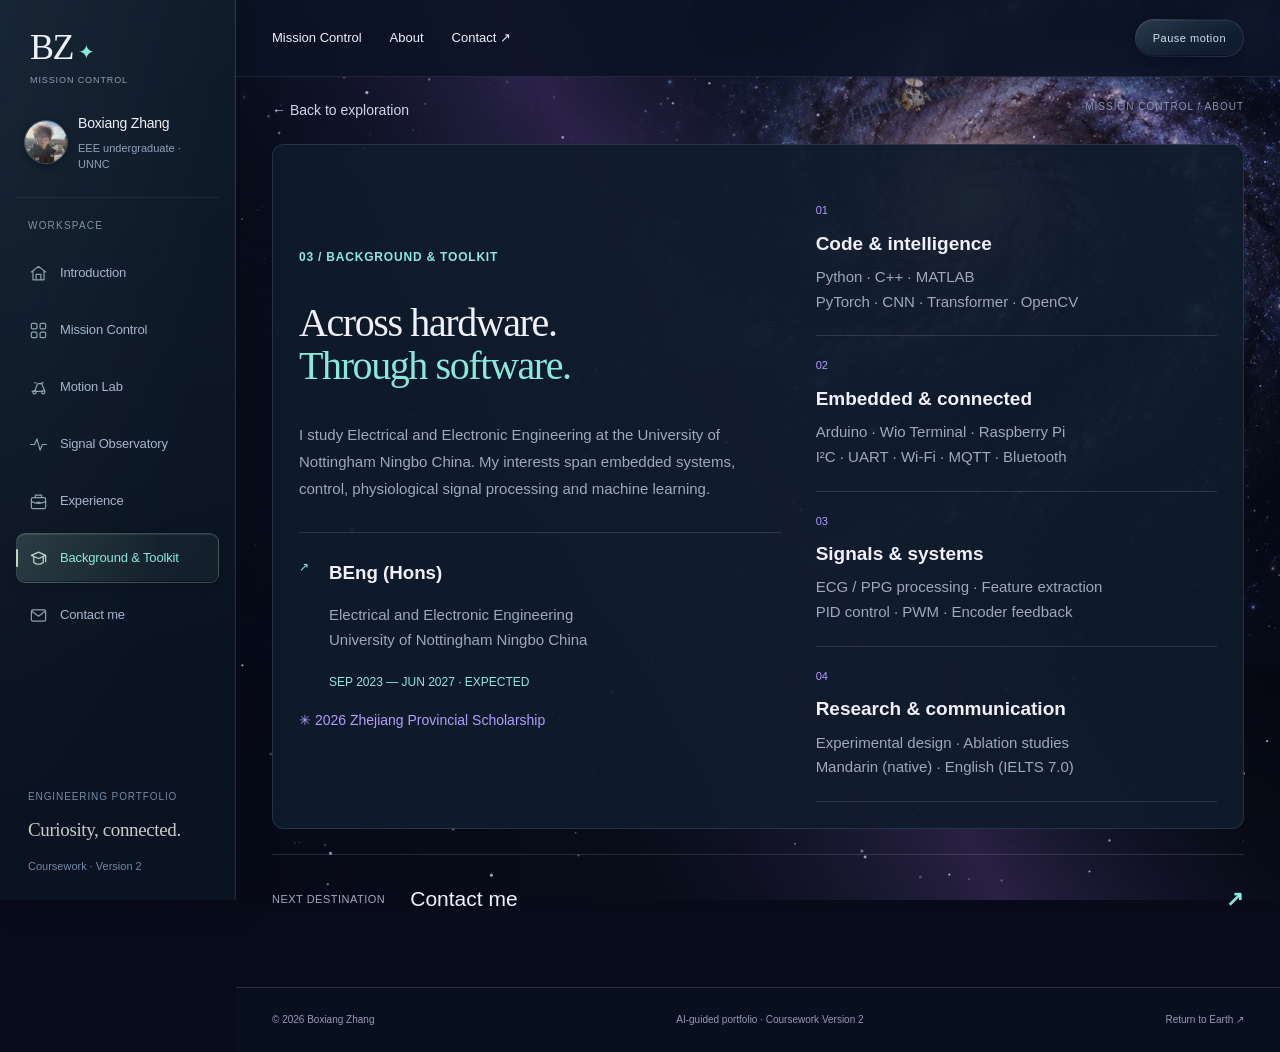
==== commit 684934c6: "Tighten Motion Lab card layout and expand driving task previews" ====
--- a/version2-20261024/about.html
+++ b/version2-20261024/about.html
@@ -1 +1 @@
-<!doctype html><html lang="en"><head><meta charset="utf-8"><meta name="viewport" content="width=device-width,initial-scale=1"><meta name="theme-color" content="#080b19"><meta name="description" content="Boxiang Zhang's interactive engineering portfolio. Explore embedded control, physiological signals and industry experience."><title>About — Boxiang Zhang</title><link rel="icon" href="assets/mark.svg"><link rel="stylesheet" href="assets/galaxy.css?v=20261025-type1"><script src="assets/galaxy-motion.js?v=20261025-instruments4" defer></script><script src="assets/recording-source.js?v=20261025-publish1" defer></script><script src="assets/galaxy.js?v=20261025-publish1" defer></script></head><body class="console-site"><a class="skip" href="#main">Skip to content</a><canvas id="galaxy" aria-hidden="true"></canvas><div class="nebula" aria-hidden="true"></div><div class="ring-galaxy" aria-hidden="true"><div class="galaxy-ring ring-b"><span class="orbital-satellite"><img src="assets/satellite-cinematic.webp" alt="" width="640" height="320"></span></div></div><aside class="console-rail" aria-label="Portfolio navigation"><a class="rail-brand" href="explore.html"><span>BZ<span class="rail-star">✦</span></span><small>MISSION CONTROL</small></a><div class="rail-profile"><img src="assets/portrait.jpg" width="44" height="44" alt="Boxiang Zhang"><div><strong>Boxiang Zhang</strong><span>EEE undergraduate · UNNC</span></div></div><p class="rail-label">WORKSPACE</p><nav class="rail-nav" aria-label="Pages"><a href="index.html" title="Introduction"><span aria-hidden="true"><svg class="rail-icon" viewBox="0 0 24 24" fill="none" stroke="currentColor" stroke-width="1.5" stroke-linecap="round" stroke-linejoin="round"><path d="m3 10 9-7 9 7M5 9v11h14V9M9 20v-7h6v7"/></svg></span><span class="rail-text">Introduction</span><small class="rail-short" aria-hidden="true">Home</small></a><a href="explore.html" title="Mission Control"><span aria-hidden="true"><svg class="rail-icon" viewBox="0 0 24 24" fill="none" stroke="currentColor" stroke-width="1.5" stroke-linecap="round" stroke-linejoin="round"><rect x="3" y="3" width="7" height="7" rx="1.5"/><rect x="14" y="3" width="7" height="7" rx="1.5"/><rect x="3" y="14" width="7" height="7" rx="1.5"/><rect x="14" y="14" width="7" height="7" rx="1.5"/></svg></span><span class="rail-text">Mission Control</span><small class="rail-short" aria-hidden="true">Control</small></a><a href="vehicle.html" title="Motion Lab"><span aria-hidden="true"><svg class="rail-icon" viewBox="0 0 24 24" fill="none" stroke="currentColor" stroke-width="1.5" stroke-linecap="round" stroke-linejoin="round"><path d="M4 17h3l4-10h5l4 10M7 17h10M7 6h2M16 6h2"/><circle cx="7" cy="18" r="2"/><circle cx="18" cy="18" r="2"/></svg></span><span class="rail-text">Motion Lab</span><small class="rail-short" aria-hidden="true">Car</small></a><a href="signals.html" title="Signal Observatory"><span aria-hidden="true"><svg class="rail-icon" viewBox="0 0 24 24" fill="none" stroke="currentColor" stroke-width="1.5" stroke-linecap="round" stroke-linejoin="round"><path d="M2 12h5l3-7 4 14 3-7h5"/></svg></span><span class="rail-text">Signal Observatory</span><small class="rail-short" aria-hidden="true">Signals</small></a><a href="experience.html" title="Experience"><span aria-hidden="true"><svg class="rail-icon" viewBox="0 0 24 24" fill="none" stroke="currentColor" stroke-width="1.5" stroke-linecap="round" stroke-linejoin="round"><rect x="3" y="7" width="18" height="14" rx="2"/><path d="M8 7V4h8v3M3 12c6 3 12 3 18 0M10 13h4"/></svg></span><span class="rail-text">Experience</span><small class="rail-short" aria-hidden="true">Work</small></a><a href="about.html" aria-current="page" title="Background & Toolkit"><span aria-hidden="true"><svg class="rail-icon" viewBox="0 0 24 24" fill="none" stroke="currentColor" stroke-width="1.5" stroke-linecap="round" stroke-linejoin="round"><path d="m3 8 9-4 9 4-9 4-9-4ZM6 10v7c4 3 8 3 12 0v-7M21 8v8"/></svg></span><span class="rail-text">Background & Toolkit</span><small class="rail-short" aria-hidden="true">About</small></a><a href="contact.html" title="Contact me"><span aria-hidden="true"><svg class="rail-icon" viewBox="0 0 24 24" fill="none" stroke="currentColor" stroke-width="1.5" stroke-linecap="round" stroke-linejoin="round"><rect x="3" y="5" width="18" height="14" rx="2"/><path d="m4 7 8 6 8-6"/></svg></span><span class="rail-text">Contact me</span><small class="rail-short" aria-hidden="true">Contact</small></a></nav><div class="rail-bottom"><span class="rail-label">ENGINEERING PORTFOLIO</span><p>Curiosity, connected.</p><span>Coursework · Version 2</span></div></aside><header><a class="brand" href="index.html">BZ<span>✦</span><small>BOXIANG ZHANG<br>ENGINEERING PORTFOLIO</small></a><nav aria-label="Main navigation"><a href="explore.html">Mission Control</a><a href="about.html">About</a><a href="contact.html">Contact ↗</a></nav><button id="motion" aria-pressed="false">Pause motion</button></header><main id="main"><div class="breadcrumbs"><a class="back" href="explore.html">← Back to exploration</a><span>MISSION CONTROL / ABOUT</span></div><div class="content-page"><section class="wrap about section" id="about" aria-labelledby="about-title"><div class="about-copy"><p class="eyebrow muted">03 / BACKGROUND &amp; TOOLKIT</p><h2 id="about-title">Across hardware.<br><span class="soft">Through software.</span></h2><p>I study Electrical and Electronic Engineering at the University of Nottingham Ningbo China. My interests span embedded systems, control, physiological signal processing and machine learning.</p><div class="education"><span class="education-icon" aria-hidden="true">↗</span><div><h3>BEng (Hons)</h3><p>Electrical and Electronic Engineering<br>University of Nottingham Ningbo China</p><span>SEP 2023 — JUN 2027 · EXPECTED</span></div></div><p class="award">✳ <span>2026 Zhejiang Provincial Scholarship</span></p></div><div class="toolkit"><div><span class="tool-number">01</span><h3>Code &amp; intelligence</h3><p>Python · C++ · MATLAB<br>PyTorch · CNN · Transformer · OpenCV</p></div><div><span class="tool-number">02</span><h3>Embedded &amp; connected</h3><p>Arduino · Wio Terminal · Raspberry Pi<br>I²C · UART · Wi-Fi · MQTT · Bluetooth</p></div><div><span class="tool-number">03</span><h3>Signals &amp; systems</h3><p>ECG / PPG processing · Feature extraction<br>PID control · PWM · Encoder feedback</p></div><div><span class="tool-number">04</span><h3>Research &amp; communication</h3><p>Experimental design · Ablation studies<br>Mandarin (native) · English (IELTS 7.0)</p></div></div></section></div><a class="next-mission" href="contact.html"><span>NEXT DESTINATION</span>Contact me <b>↗</b></a></main><footer><span>© 2026 Boxiang Zhang</span><span>AI-guided portfolio · Coursework Version 2</span><a href="index.html">Return to Earth ↗</a></footer><div id="launch" aria-hidden="true"><div class="launch-stars"></div><div class="rocket">🚀</div><p>LAUNCHING NEXT DESTINATION</p><span>BOXIANG ZHANG / EXPLORATION IN PROGRESS</span></div></body></html>+<!doctype html><html lang="en"><head><meta charset="utf-8"><meta name="viewport" content="width=device-width,initial-scale=1"><meta name="theme-color" content="#080b19"><meta name="description" content="Boxiang Zhang's interactive engineering portfolio. Explore embedded control, physiological signals and industry experience."><title>About — Boxiang Zhang</title><link rel="icon" href="assets/mark.svg"><link rel="stylesheet" href="assets/galaxy.css?v=20261025-card2"><script src="assets/galaxy-motion.js?v=20261025-instruments4" defer></script><script src="assets/recording-source.js?v=20261025-publish1" defer></script><script src="assets/galaxy.js?v=20261025-card2" defer></script></head><body class="console-site"><a class="skip" href="#main">Skip to content</a><canvas id="galaxy" aria-hidden="true"></canvas><div class="nebula" aria-hidden="true"></div><div class="ring-galaxy" aria-hidden="true"><div class="galaxy-ring ring-b"><span class="orbital-satellite"><img src="assets/satellite-cinematic.webp" alt="" width="640" height="320"></span></div></div><aside class="console-rail" aria-label="Portfolio navigation"><a class="rail-brand" href="explore.html"><span>BZ<span class="rail-star">✦</span></span><small>MISSION CONTROL</small></a><div class="rail-profile"><img src="assets/portrait.jpg" width="44" height="44" alt="Boxiang Zhang"><div><strong>Boxiang Zhang</strong><span>EEE undergraduate · UNNC</span></div></div><p class="rail-label">WORKSPACE</p><nav class="rail-nav" aria-label="Pages"><a href="index.html" title="Introduction"><span aria-hidden="true"><svg class="rail-icon" viewBox="0 0 24 24" fill="none" stroke="currentColor" stroke-width="1.5" stroke-linecap="round" stroke-linejoin="round"><path d="m3 10 9-7 9 7M5 9v11h14V9M9 20v-7h6v7"/></svg></span><span class="rail-text">Introduction</span><small class="rail-short" aria-hidden="true">Home</small></a><a href="explore.html" title="Mission Control"><span aria-hidden="true"><svg class="rail-icon" viewBox="0 0 24 24" fill="none" stroke="currentColor" stroke-width="1.5" stroke-linecap="round" stroke-linejoin="round"><rect x="3" y="3" width="7" height="7" rx="1.5"/><rect x="14" y="3" width="7" height="7" rx="1.5"/><rect x="3" y="14" width="7" height="7" rx="1.5"/><rect x="14" y="14" width="7" height="7" rx="1.5"/></svg></span><span class="rail-text">Mission Control</span><small class="rail-short" aria-hidden="true">Control</small></a><a href="vehicle.html" title="Motion Lab"><span aria-hidden="true"><svg class="rail-icon" viewBox="0 0 24 24" fill="none" stroke="currentColor" stroke-width="1.5" stroke-linecap="round" stroke-linejoin="round"><path d="M4 17h3l4-10h5l4 10M7 17h10M7 6h2M16 6h2"/><circle cx="7" cy="18" r="2"/><circle cx="18" cy="18" r="2"/></svg></span><span class="rail-text">Motion Lab</span><small class="rail-short" aria-hidden="true">Car</small></a><a href="signals.html" title="Signal Observatory"><span aria-hidden="true"><svg class="rail-icon" viewBox="0 0 24 24" fill="none" stroke="currentColor" stroke-width="1.5" stroke-linecap="round" stroke-linejoin="round"><path d="M2 12h5l3-7 4 14 3-7h5"/></svg></span><span class="rail-text">Signal Observatory</span><small class="rail-short" aria-hidden="true">Signals</small></a><a href="experience.html" title="Experience"><span aria-hidden="true"><svg class="rail-icon" viewBox="0 0 24 24" fill="none" stroke="currentColor" stroke-width="1.5" stroke-linecap="round" stroke-linejoin="round"><rect x="3" y="7" width="18" height="14" rx="2"/><path d="M8 7V4h8v3M3 12c6 3 12 3 18 0M10 13h4"/></svg></span><span class="rail-text">Experience</span><small class="rail-short" aria-hidden="true">Work</small></a><a href="about.html" aria-current="page" title="Background & Toolkit"><span aria-hidden="true"><svg class="rail-icon" viewBox="0 0 24 24" fill="none" stroke="currentColor" stroke-width="1.5" stroke-linecap="round" stroke-linejoin="round"><path d="m3 8 9-4 9 4-9 4-9-4ZM6 10v7c4 3 8 3 12 0v-7M21 8v8"/></svg></span><span class="rail-text">Background & Toolkit</span><small class="rail-short" aria-hidden="true">About</small></a><a href="contact.html" title="Contact me"><span aria-hidden="true"><svg class="rail-icon" viewBox="0 0 24 24" fill="none" stroke="currentColor" stroke-width="1.5" stroke-linecap="round" stroke-linejoin="round"><rect x="3" y="5" width="18" height="14" rx="2"/><path d="m4 7 8 6 8-6"/></svg></span><span class="rail-text">Contact me</span><small class="rail-short" aria-hidden="true">Contact</small></a></nav><div class="rail-bottom"><span class="rail-label">ENGINEERING PORTFOLIO</span><p>Curiosity, connected.</p><span>Coursework · Version 2</span></div></aside><header><a class="brand" href="index.html">BZ<span>✦</span><small>BOXIANG ZHANG<br>ENGINEERING PORTFOLIO</small></a><nav aria-label="Main navigation"><a href="explore.html">Mission Control</a><a href="about.html">About</a><a href="contact.html">Contact ↗</a></nav><button id="motion" aria-pressed="false">Pause motion</button></header><main id="main"><div class="breadcrumbs"><a class="back" href="explore.html">← Back to exploration</a><span>MISSION CONTROL / ABOUT</span></div><div class="content-page"><section class="wrap about section" id="about" aria-labelledby="about-title"><div class="about-copy"><p class="eyebrow muted">03 / BACKGROUND &amp; TOOLKIT</p><h2 id="about-title">Across hardware.<br><span class="soft">Through software.</span></h2><p>I study Electrical and Electronic Engineering at the University of Nottingham Ningbo China. My interests span embedded systems, control, physiological signal processing and machine learning.</p><div class="education"><span class="education-icon" aria-hidden="true">↗</span><div><h3>BEng (Hons)</h3><p>Electrical and Electronic Engineering<br>University of Nottingham Ningbo China</p><span>SEP 2023 — JUN 2027 · EXPECTED</span></div></div><p class="award">✳ <span>2026 Zhejiang Provincial Scholarship</span></p></div><div class="toolkit"><div><span class="tool-number">01</span><h3>Code &amp; intelligence</h3><p>Python · C++ · MATLAB<br>PyTorch · CNN · Transformer · OpenCV</p></div><div><span class="tool-number">02</span><h3>Embedded &amp; connected</h3><p>Arduino · Wio Terminal · Raspberry Pi<br>I²C · UART · Wi-Fi · MQTT · Bluetooth</p></div><div><span class="tool-number">03</span><h3>Signals &amp; systems</h3><p>ECG / PPG processing · Feature extraction<br>PID control · PWM · Encoder feedback</p></div><div><span class="tool-number">04</span><h3>Research &amp; communication</h3><p>Experimental design · Ablation studies<br>Mandarin (native) · English (IELTS 7.0)</p></div></div></section></div><a class="next-mission" href="contact.html"><span>NEXT DESTINATION</span>Contact me <b>↗</b></a></main><footer><span>© 2026 Boxiang Zhang</span><span>AI-guided portfolio · Coursework Version 2</span><a href="index.html">Return to Earth ↗</a></footer><div id="launch" aria-hidden="true"><div class="launch-stars"></div><div class="rocket">🚀</div><p>LAUNCHING NEXT DESTINATION</p><span>BOXIANG ZHANG / EXPLORATION IN PROGRESS</span></div></body></html>
--- a/version2-20261024/assets/galaxy.css
+++ b/version2-20261024/assets/galaxy.css
@@ -173,3 +173,15 @@
 @media(max-width:700px){.dash-heading h1{font-size:40px}.console-site .page-heading h1{font-size:38px}.console-site .home h1{font-size:48px}.console-site .contact h2{font-size:48px}}
 @media(max-width:520px){.console-rail{box-shadow:inset 0 -1px 0 #ffffff06;background:linear-gradient(180deg,#142131f5,#0d1928fa)}.console-rail .rail-nav{gap:2px}.rail-nav a{padding:7px 2px;gap:4px;min-height:49px;border-radius:7px}.rail-nav a>.rail-text{display:none}.rail-nav a>span:first-child{width:20px;height:20px}.rail-icon{width:18px;height:18px}.rail-short{font-family:var(--font);font-weight:500;font-size:10px;letter-spacing:0}.rail-nav a[aria-current=page]:before{top:auto;left:25%;right:25%;bottom:0;width:auto;height:2px;box-shadow:none}.console-site .home h1{font-size:46px}.console-site .section-top h2,.console-site .about h2{font-size:37px}}
 @media(prefers-reduced-motion:reduce){.rail-nav a{transition:none}}
+
+/* Give the driving preview the available card space; keep task links at its foot. */
+.dash-motion{display:flex;flex-direction:column}
+.dash-motion .dash-car-art{flex:1;min-height:190px;margin:16px -6px 18px;display:grid;align-items:center}
+.dash-motion .dash-car-art canvas{height:auto;aspect-ratio:600/240;width:100%}
+.dash-motion .dash-task-list{margin-top:auto;flex-shrink:0}
+@media(max-width:760px){.dash-motion .dash-car-art{flex:none;min-height:0;margin:12px -5px 15px}.dash-motion .dash-task-list{margin-top:0}}
+
+.dash-motion .dash-task-list a{padding:13px 11px;gap:9px;align-items:center}
+.dash-task-list .dash-task-copy{margin-left:0;min-width:0;color:#d0dce5;line-height:1.4}
+.dash-task-copy small{display:block;font-size:11px;line-height:1.5;font-weight:400;color:#8fa6b7;margin-top:5px}
+@media(max-width:520px){.dash-motion .dash-task-list a{padding:11px 9px;gap:7px}.dash-task-copy small{font-size:10px}}
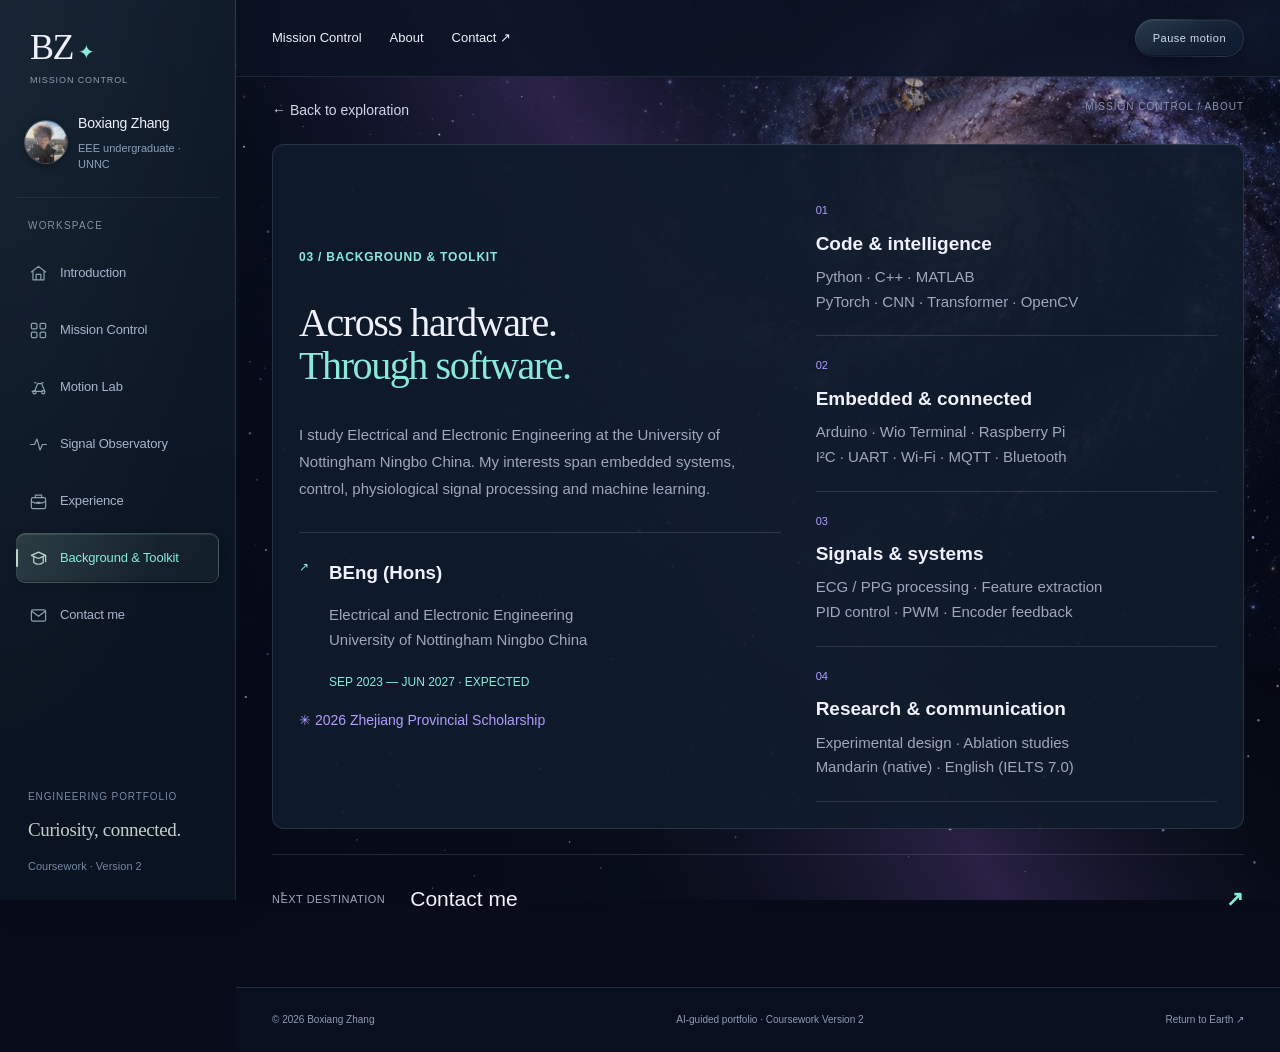
==== commit 41377a69: "Refine homepage portrait crop and integrate caption with portfolio panels" ====
--- a/version2-20261024/about.html
+++ b/version2-20261024/about.html
@@ -1 +1 @@
-<!doctype html><html lang="en"><head><meta charset="utf-8"><meta name="viewport" content="width=device-width,initial-scale=1"><meta name="theme-color" content="#080b19"><meta name="description" content="Boxiang Zhang's interactive engineering portfolio. Explore embedded control, physiological signals and industry experience."><title>About — Boxiang Zhang</title><link rel="icon" href="assets/mark.svg"><link rel="stylesheet" href="assets/galaxy.css?v=20261025-card2"><script src="assets/galaxy-motion.js?v=20261025-instruments4" defer></script><script src="assets/recording-source.js?v=20261025-publish1" defer></script><script src="assets/galaxy.js?v=20261025-card2" defer></script></head><body class="console-site"><a class="skip" href="#main">Skip to content</a><canvas id="galaxy" aria-hidden="true"></canvas><div class="nebula" aria-hidden="true"></div><div class="ring-galaxy" aria-hidden="true"><div class="galaxy-ring ring-b"><span class="orbital-satellite"><img src="assets/satellite-cinematic.webp" alt="" width="640" height="320"></span></div></div><aside class="console-rail" aria-label="Portfolio navigation"><a class="rail-brand" href="explore.html"><span>BZ<span class="rail-star">✦</span></span><small>MISSION CONTROL</small></a><div class="rail-profile"><img src="assets/portrait.jpg" width="44" height="44" alt="Boxiang Zhang"><div><strong>Boxiang Zhang</strong><span>EEE undergraduate · UNNC</span></div></div><p class="rail-label">WORKSPACE</p><nav class="rail-nav" aria-label="Pages"><a href="index.html" title="Introduction"><span aria-hidden="true"><svg class="rail-icon" viewBox="0 0 24 24" fill="none" stroke="currentColor" stroke-width="1.5" stroke-linecap="round" stroke-linejoin="round"><path d="m3 10 9-7 9 7M5 9v11h14V9M9 20v-7h6v7"/></svg></span><span class="rail-text">Introduction</span><small class="rail-short" aria-hidden="true">Home</small></a><a href="explore.html" title="Mission Control"><span aria-hidden="true"><svg class="rail-icon" viewBox="0 0 24 24" fill="none" stroke="currentColor" stroke-width="1.5" stroke-linecap="round" stroke-linejoin="round"><rect x="3" y="3" width="7" height="7" rx="1.5"/><rect x="14" y="3" width="7" height="7" rx="1.5"/><rect x="3" y="14" width="7" height="7" rx="1.5"/><rect x="14" y="14" width="7" height="7" rx="1.5"/></svg></span><span class="rail-text">Mission Control</span><small class="rail-short" aria-hidden="true">Control</small></a><a href="vehicle.html" title="Motion Lab"><span aria-hidden="true"><svg class="rail-icon" viewBox="0 0 24 24" fill="none" stroke="currentColor" stroke-width="1.5" stroke-linecap="round" stroke-linejoin="round"><path d="M4 17h3l4-10h5l4 10M7 17h10M7 6h2M16 6h2"/><circle cx="7" cy="18" r="2"/><circle cx="18" cy="18" r="2"/></svg></span><span class="rail-text">Motion Lab</span><small class="rail-short" aria-hidden="true">Car</small></a><a href="signals.html" title="Signal Observatory"><span aria-hidden="true"><svg class="rail-icon" viewBox="0 0 24 24" fill="none" stroke="currentColor" stroke-width="1.5" stroke-linecap="round" stroke-linejoin="round"><path d="M2 12h5l3-7 4 14 3-7h5"/></svg></span><span class="rail-text">Signal Observatory</span><small class="rail-short" aria-hidden="true">Signals</small></a><a href="experience.html" title="Experience"><span aria-hidden="true"><svg class="rail-icon" viewBox="0 0 24 24" fill="none" stroke="currentColor" stroke-width="1.5" stroke-linecap="round" stroke-linejoin="round"><rect x="3" y="7" width="18" height="14" rx="2"/><path d="M8 7V4h8v3M3 12c6 3 12 3 18 0M10 13h4"/></svg></span><span class="rail-text">Experience</span><small class="rail-short" aria-hidden="true">Work</small></a><a href="about.html" aria-current="page" title="Background & Toolkit"><span aria-hidden="true"><svg class="rail-icon" viewBox="0 0 24 24" fill="none" stroke="currentColor" stroke-width="1.5" stroke-linecap="round" stroke-linejoin="round"><path d="m3 8 9-4 9 4-9 4-9-4ZM6 10v7c4 3 8 3 12 0v-7M21 8v8"/></svg></span><span class="rail-text">Background & Toolkit</span><small class="rail-short" aria-hidden="true">About</small></a><a href="contact.html" title="Contact me"><span aria-hidden="true"><svg class="rail-icon" viewBox="0 0 24 24" fill="none" stroke="currentColor" stroke-width="1.5" stroke-linecap="round" stroke-linejoin="round"><rect x="3" y="5" width="18" height="14" rx="2"/><path d="m4 7 8 6 8-6"/></svg></span><span class="rail-text">Contact me</span><small class="rail-short" aria-hidden="true">Contact</small></a></nav><div class="rail-bottom"><span class="rail-label">ENGINEERING PORTFOLIO</span><p>Curiosity, connected.</p><span>Coursework · Version 2</span></div></aside><header><a class="brand" href="index.html">BZ<span>✦</span><small>BOXIANG ZHANG<br>ENGINEERING PORTFOLIO</small></a><nav aria-label="Main navigation"><a href="explore.html">Mission Control</a><a href="about.html">About</a><a href="contact.html">Contact ↗</a></nav><button id="motion" aria-pressed="false">Pause motion</button></header><main id="main"><div class="breadcrumbs"><a class="back" href="explore.html">← Back to exploration</a><span>MISSION CONTROL / ABOUT</span></div><div class="content-page"><section class="wrap about section" id="about" aria-labelledby="about-title"><div class="about-copy"><p class="eyebrow muted">03 / BACKGROUND &amp; TOOLKIT</p><h2 id="about-title">Across hardware.<br><span class="soft">Through software.</span></h2><p>I study Electrical and Electronic Engineering at the University of Nottingham Ningbo China. My interests span embedded systems, control, physiological signal processing and machine learning.</p><div class="education"><span class="education-icon" aria-hidden="true">↗</span><div><h3>BEng (Hons)</h3><p>Electrical and Electronic Engineering<br>University of Nottingham Ningbo China</p><span>SEP 2023 — JUN 2027 · EXPECTED</span></div></div><p class="award">✳ <span>2026 Zhejiang Provincial Scholarship</span></p></div><div class="toolkit"><div><span class="tool-number">01</span><h3>Code &amp; intelligence</h3><p>Python · C++ · MATLAB<br>PyTorch · CNN · Transformer · OpenCV</p></div><div><span class="tool-number">02</span><h3>Embedded &amp; connected</h3><p>Arduino · Wio Terminal · Raspberry Pi<br>I²C · UART · Wi-Fi · MQTT · Bluetooth</p></div><div><span class="tool-number">03</span><h3>Signals &amp; systems</h3><p>ECG / PPG processing · Feature extraction<br>PID control · PWM · Encoder feedback</p></div><div><span class="tool-number">04</span><h3>Research &amp; communication</h3><p>Experimental design · Ablation studies<br>Mandarin (native) · English (IELTS 7.0)</p></div></div></section></div><a class="next-mission" href="contact.html"><span>NEXT DESTINATION</span>Contact me <b>↗</b></a></main><footer><span>© 2026 Boxiang Zhang</span><span>AI-guided portfolio · Coursework Version 2</span><a href="index.html">Return to Earth ↗</a></footer><div id="launch" aria-hidden="true"><div class="launch-stars"></div><div class="rocket">🚀</div><p>LAUNCHING NEXT DESTINATION</p><span>BOXIANG ZHANG / EXPLORATION IN PROGRESS</span></div></body></html>+<!doctype html><html lang="en"><head><meta charset="utf-8"><meta name="viewport" content="width=device-width,initial-scale=1"><meta name="theme-color" content="#080b19"><meta name="description" content="Boxiang Zhang's interactive engineering portfolio. Explore embedded control, physiological signals and industry experience."><title>About — Boxiang Zhang</title><link rel="icon" href="assets/mark.svg"><link rel="stylesheet" href="assets/galaxy.css?v=20261025-portrait3"><script src="assets/galaxy-motion.js?v=20261025-instruments4" defer></script><script src="assets/recording-source.js?v=20261025-publish1" defer></script><script src="assets/galaxy.js?v=20261025-card2" defer></script></head><body class="console-site"><a class="skip" href="#main">Skip to content</a><canvas id="galaxy" aria-hidden="true"></canvas><div class="nebula" aria-hidden="true"></div><div class="ring-galaxy" aria-hidden="true"><div class="galaxy-ring ring-b"><span class="orbital-satellite"><img src="assets/satellite-cinematic.webp" alt="" width="640" height="320"></span></div></div><aside class="console-rail" aria-label="Portfolio navigation"><a class="rail-brand" href="explore.html"><span>BZ<span class="rail-star">✦</span></span><small>MISSION CONTROL</small></a><div class="rail-profile"><img src="assets/portrait.jpg" width="44" height="44" alt="Boxiang Zhang"><div><strong>Boxiang Zhang</strong><span>EEE undergraduate · UNNC</span></div></div><p class="rail-label">WORKSPACE</p><nav class="rail-nav" aria-label="Pages"><a href="index.html" title="Introduction"><span aria-hidden="true"><svg class="rail-icon" viewBox="0 0 24 24" fill="none" stroke="currentColor" stroke-width="1.5" stroke-linecap="round" stroke-linejoin="round"><path d="m3 10 9-7 9 7M5 9v11h14V9M9 20v-7h6v7"/></svg></span><span class="rail-text">Introduction</span><small class="rail-short" aria-hidden="true">Home</small></a><a href="explore.html" title="Mission Control"><span aria-hidden="true"><svg class="rail-icon" viewBox="0 0 24 24" fill="none" stroke="currentColor" stroke-width="1.5" stroke-linecap="round" stroke-linejoin="round"><rect x="3" y="3" width="7" height="7" rx="1.5"/><rect x="14" y="3" width="7" height="7" rx="1.5"/><rect x="3" y="14" width="7" height="7" rx="1.5"/><rect x="14" y="14" width="7" height="7" rx="1.5"/></svg></span><span class="rail-text">Mission Control</span><small class="rail-short" aria-hidden="true">Control</small></a><a href="vehicle.html" title="Motion Lab"><span aria-hidden="true"><svg class="rail-icon" viewBox="0 0 24 24" fill="none" stroke="currentColor" stroke-width="1.5" stroke-linecap="round" stroke-linejoin="round"><path d="M4 17h3l4-10h5l4 10M7 17h10M7 6h2M16 6h2"/><circle cx="7" cy="18" r="2"/><circle cx="18" cy="18" r="2"/></svg></span><span class="rail-text">Motion Lab</span><small class="rail-short" aria-hidden="true">Car</small></a><a href="signals.html" title="Signal Observatory"><span aria-hidden="true"><svg class="rail-icon" viewBox="0 0 24 24" fill="none" stroke="currentColor" stroke-width="1.5" stroke-linecap="round" stroke-linejoin="round"><path d="M2 12h5l3-7 4 14 3-7h5"/></svg></span><span class="rail-text">Signal Observatory</span><small class="rail-short" aria-hidden="true">Signals</small></a><a href="experience.html" title="Experience"><span aria-hidden="true"><svg class="rail-icon" viewBox="0 0 24 24" fill="none" stroke="currentColor" stroke-width="1.5" stroke-linecap="round" stroke-linejoin="round"><rect x="3" y="7" width="18" height="14" rx="2"/><path d="M8 7V4h8v3M3 12c6 3 12 3 18 0M10 13h4"/></svg></span><span class="rail-text">Experience</span><small class="rail-short" aria-hidden="true">Work</small></a><a href="about.html" aria-current="page" title="Background & Toolkit"><span aria-hidden="true"><svg class="rail-icon" viewBox="0 0 24 24" fill="none" stroke="currentColor" stroke-width="1.5" stroke-linecap="round" stroke-linejoin="round"><path d="m3 8 9-4 9 4-9 4-9-4ZM6 10v7c4 3 8 3 12 0v-7M21 8v8"/></svg></span><span class="rail-text">Background & Toolkit</span><small class="rail-short" aria-hidden="true">About</small></a><a href="contact.html" title="Contact me"><span aria-hidden="true"><svg class="rail-icon" viewBox="0 0 24 24" fill="none" stroke="currentColor" stroke-width="1.5" stroke-linecap="round" stroke-linejoin="round"><rect x="3" y="5" width="18" height="14" rx="2"/><path d="m4 7 8 6 8-6"/></svg></span><span class="rail-text">Contact me</span><small class="rail-short" aria-hidden="true">Contact</small></a></nav><div class="rail-bottom"><span class="rail-label">ENGINEERING PORTFOLIO</span><p>Curiosity, connected.</p><span>Coursework · Version 2</span></div></aside><header><a class="brand" href="index.html">BZ<span>✦</span><small>BOXIANG ZHANG<br>ENGINEERING PORTFOLIO</small></a><nav aria-label="Main navigation"><a href="explore.html">Mission Control</a><a href="about.html">About</a><a href="contact.html">Contact ↗</a></nav><button id="motion" aria-pressed="false">Pause motion</button></header><main id="main"><div class="breadcrumbs"><a class="back" href="explore.html">← Back to exploration</a><span>MISSION CONTROL / ABOUT</span></div><div class="content-page"><section class="wrap about section" id="about" aria-labelledby="about-title"><div class="about-copy"><p class="eyebrow muted">03 / BACKGROUND &amp; TOOLKIT</p><h2 id="about-title">Across hardware.<br><span class="soft">Through software.</span></h2><p>I study Electrical and Electronic Engineering at the University of Nottingham Ningbo China. My interests span embedded systems, control, physiological signal processing and machine learning.</p><div class="education"><span class="education-icon" aria-hidden="true">↗</span><div><h3>BEng (Hons)</h3><p>Electrical and Electronic Engineering<br>University of Nottingham Ningbo China</p><span>SEP 2023 — JUN 2027 · EXPECTED</span></div></div><p class="award">✳ <span>2026 Zhejiang Provincial Scholarship</span></p></div><div class="toolkit"><div><span class="tool-number">01</span><h3>Code &amp; intelligence</h3><p>Python · C++ · MATLAB<br>PyTorch · CNN · Transformer · OpenCV</p></div><div><span class="tool-number">02</span><h3>Embedded &amp; connected</h3><p>Arduino · Wio Terminal · Raspberry Pi<br>I²C · UART · Wi-Fi · MQTT · Bluetooth</p></div><div><span class="tool-number">03</span><h3>Signals &amp; systems</h3><p>ECG / PPG processing · Feature extraction<br>PID control · PWM · Encoder feedback</p></div><div><span class="tool-number">04</span><h3>Research &amp; communication</h3><p>Experimental design · Ablation studies<br>Mandarin (native) · English (IELTS 7.0)</p></div></div></section></div><a class="next-mission" href="contact.html"><span>NEXT DESTINATION</span>Contact me <b>↗</b></a></main><footer><span>© 2026 Boxiang Zhang</span><span>AI-guided portfolio · Coursework Version 2</span><a href="index.html">Return to Earth ↗</a></footer><div id="launch" aria-hidden="true"><div class="launch-stars"></div><div class="rocket">🚀</div><p>LAUNCHING NEXT DESTINATION</p><span>BOXIANG ZHANG / EXPLORATION IN PROGRESS</span></div></body></html>
--- a/version2-20261024/assets/galaxy.css
+++ b/version2-20261024/assets/galaxy.css
@@ -185,3 +185,17 @@
 .dash-task-list .dash-task-copy{margin-left:0;min-width:0;color:#d0dce5;line-height:1.4}
 .dash-task-copy small{display:block;font-size:11px;line-height:1.5;font-weight:400;color:#8fa6b7;margin-top:5px}
 @media(max-width:520px){.dash-motion .dash-task-list a{padding:11px 9px;gap:7px}.dash-task-copy small{font-size:10px}}
+
+/* Natural photo framing with a separate caption, matched to the satin panels. */
+.welcome-site .portrait{width:100%;max-width:440px;padding:0;justify-self:end;margin:0}
+.welcome-site .portrait-window{padding:0;overflow:hidden;border-radius:18px;border:1px solid #b1c5d139;background:linear-gradient(130deg,#172536,#0d1726);box-shadow:inset 0 1px 0 #ffffff12,0 22px 60px #02061160}
+.welcome-site .portrait img{width:100%;height:auto;aspect-ratio:1.08;object-fit:cover;object-position:43% 25%;border-radius:0;filter:brightness(.92) saturate(.86)}
+.welcome-site .portrait-window:after{display:none}
+.welcome-site .portrait-caption{position:relative;left:auto;bottom:auto;padding:20px 24px 22px;gap:4px;border-top:1px solid #d4e2df20;background:linear-gradient(125deg,#253c4038,transparent)}
+.welcome-site .portrait-caption span{font-size:10px;letter-spacing:.09em;color:#9caebc}
+.welcome-site .portrait-caption strong{font-family:var(--font-display);font-size:32px;font-weight:400;line-height:1.2;letter-spacing:-.025em;margin:2px 0 5px;color:#e3ece8}
+.welcome-site .portrait-caption span:last-child{font-size:10px;letter-spacing:.07em;color:#aac4bd}
+.welcome-site .portrait figcaption{padding:16px 3px;font-size:10px;letter-spacing:.045em;color:#93a9bb}
+.welcome-site .portrait .coordinate{display:none}
+@media(max-width:1000px) and (min-width:701px){.welcome-site .portrait-caption{padding:18px}.welcome-site .portrait-caption strong{font-size:27px}}
+@media(max-width:700px){.welcome-site .portrait{justify-self:center;width:100%;max-width:400px;margin:0 auto 8px}.welcome-site .portrait img{aspect-ratio:1.08;object-position:43% 25%}.welcome-site .portrait-caption{padding:18px 20px 20px}.welcome-site .portrait-caption strong{font-size:30px}.welcome-site .portrait figcaption{font-size:9px}}
